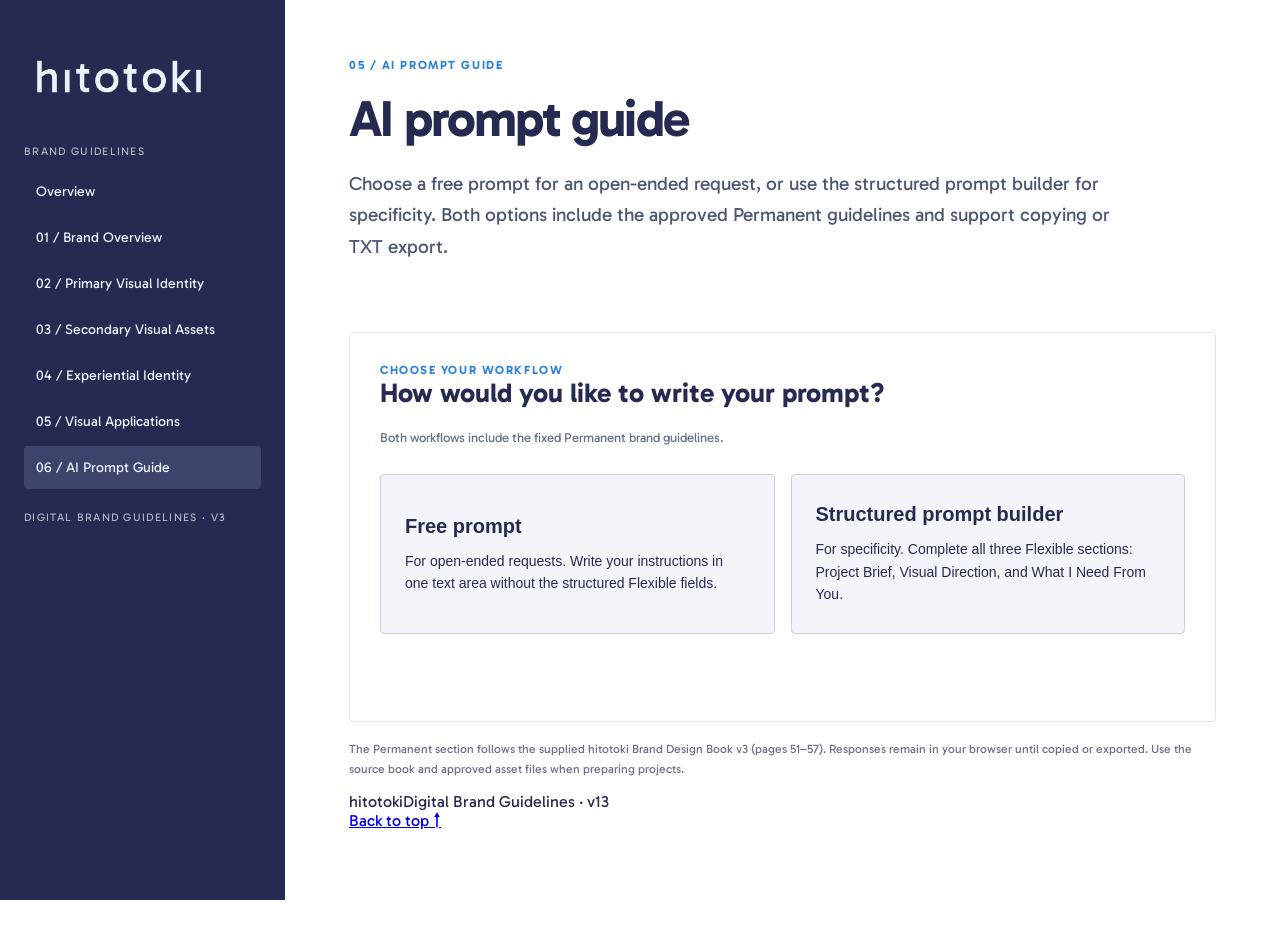
==== ai-prompt-guide.html @ 3cbd65eb "v13: add flush footer and back-to-top navigation" ====
<!DOCTYPE html>

<html lang="en"><head><link href="site.css" rel="stylesheet"/><meta charset="utf-8"/><meta content="width=device-width, initial-scale=1" name="viewport"/><title>hitotoki — Prompt Builder</title><style>.steps{display:flex;gap:8px;margin:34px 0}.step{height:5px;flex:1;background:#c8d2e1}.step.on{background:var(--day)}.main .panel{min-height:390px}.main .panel h2{margin:0 0 18px;font-size:27px}.hint{font-size:13px;color:#65708a;margin:0 0 26px}.fields{display:grid;gap:20px}.field label{font-size:13px;font-weight:700;display:block;margin-bottom:7px}.field small{display:block;color:#69718a;font-size:12px;margin-bottom:7px} .main input,.main textarea{width:100%;border:1px solid #cbd2df;background:#fff;color:var(--night);padding:12px;border-radius:0}textarea{resize:vertical;min-height:85px}.cols{display:grid;grid-template-columns:1fr 1fr;gap:18px}.actions{display:flex;justify-content:space-between;gap:12px;margin-top:24px;flex-wrap:wrap} .main button{border:1px solid var(--night);padding:12px 20px;background:transparent;color:var(--night)}.main button.primary{background:var(--night);color:white}.main button:disabled{opacity:.3;cursor:not-allowed}.review{white-space:pre-wrap;overflow:auto;max-height:450px;background:#f2f5fa;padding:22px;font:400 12px/1.7 Gabarito,Arial,sans-serif}.file{font-family:Gabarito,Arial,sans-serif;font-size:13px;overflow-wrap:anywhere;background:#f2f5fa;padding:14px;margin:16px 0}.note{font-size:12px;color:#69718a}.download-actions{display:flex;gap:10px;flex-wrap:wrap}.status{font-size:12px;color:#34704b;min-height:20px}.choices{display:grid;grid-template-columns:repeat(2,minmax(0,1fr));gap:16px}.choice{display:block;text-align:left;background:#f2f5fa;border:1px solid #cbd2df;padding:24px;min-height:160px}.choice strong{display:block;font-size:20px;margin-bottom:12px}.choice span{display:block;font-size:14px;line-height:1.6}.choice:hover,.choice:focus-visible{border-color:var(--day);outline:2px solid var(--day);outline-offset:2px}@media(max-width:600px){.choices{grid-template-columns:1fr}}@media(max-width:800px){.shell{display:block}.cols{grid-template-columns:1fr}}


.main button.choice{background:#f2f5fa;text-align:left;padding:24px;border:1px solid #cbd2df;min-height:160px;border-radius:4px}.main .steps{margin:28px 0}.main .panel{padding:30px}.main .field label{font-family:Gabarito,sans-serif}.main .review,.main .file{font-family:Gabarito,sans-serif}
@media(max-width:850px){.main .cols,.main .choices{grid-template-columns:1fr}}</style></head><body><aside class="side"><div class="brand"><a href="index.html"><img alt="hitotoki" src="assets/hitotoki-wordmark-alt.png"/></a></div><small>BRAND GUIDELINES</small><a class="nav" href="index.html">Overview</a><a class="nav" href="brand-overview.html">01 / Brand Overview</a><a class="nav" href="visual-identity.html">02 / Primary Visual Identity</a><a class="nav" href="secondary-assets.html">03 / Secondary Visual Assets</a><a class="nav" href="experiential-guidelines.html">04 / Experiential Identity</a><a class="nav" href="visual-applications.html">05 / Visual Applications</a><a class="nav active" href="ai-prompt-guide.html">06 / AI Prompt Guide</a><small>DIGITAL BRAND GUIDELINES · V3</small></aside><main class="main" id="top"><div class="eyebrow">05 / AI Prompt Guide</div><h1>AI prompt guide</h1><p class="lead">Choose a free prompt for an open-ended request, or use the structured prompt builder for specificity. Both options include the approved Permanent guidelines and support copying or TXT export.</p><div class="steps" id="progress"></div><section class="panel"><div id="stage"></div><div class="actions"><button id="back">← Back</button><button class="primary" id="next">Next →</button></div></section><p class="note">The Permanent section follows the supplied hitotoki Brand Design Book v3 (pages 51–57). Responses remain in your browser until copied or exported. Use the source book and approved asset files when preparing projects.</p><footer class="global-site-footer" aria-label="Page footer"><div class="global-footer-info"><span>hitotoki</span><span>Digital Brand Guidelines · v13</span></div><a class="global-back-top" href="#top" aria-label="Back to top of page">Back to top <span aria-hidden="true">↑</span></a></footer></main><script>
const PERMANENT={"1": "1. How We Work\n\nI will make all design decisions. You \nwill execute the instructions without \nindependently introducing design changes. \nIf instructions are unclear, you must request \nclarification before proceeding. All work must \nmeet established brand standards, and any \nnecessary revisions must be discussed before \nimplementation. You may identify issues and \nrecommend improvements but must obtain \napproval before implementing any changes. \nBefore beginning design work, establish a \ncomprehensive identification system for all \nbrand assets to ensure consistent referencing \nand execution. I will provide the main brand \nassets. Be sure to use the uploaded assets \nwhen executing deliverables.", "2": "ChatGPT\n• Use within a ChatGPT project file to contain \nall sources and memory\n\n• Flexible prompt can be used for specific \ndetails if desired but not required\n\n• Upload this document + brand assets before \nusing prompt\n\n• Visual language, voice, tone, and constraints \nare all listed within the permanenet prompt \nguidelines\n\n• Can be used to reliably render images\n\n• Converse with AI if anything is unclear, but \nunderstanding hitotoki stands for is integral\n\n• Often gets logos and icons wrong on the \nfirst try but will correct after reuploading the \ncorrect asset\n\n• Better at rendering non-living imagery \n(architectural environments, products, etc)\n\n• It is OK at rendering people\n\n2. Brand Strategy\n\nhitotoki is a board game company offering \noriginal and public-domain games through \nflagship and franchise stores, supported by \nmemberships and in-store refreshments. \nIts mission is “To bring people together,” \nproviding opportunities for meaningful \nbonding through offline play. Rooted in \ncommunity, quality time, strategic thinking, \nand togetherness, hitotoki encourages lasting \nrelationships and shared experiences across \ngenerations.\n\nThe brand is inviting and approachable, \nintentional, imaginative, and thoughtful, \nbalancing lighthearted enjoyment with \nstrategic challenge. Employees at every level, \nincluding leadership, are encouraged to play \nalongside customers, reinforcing equality and \nconnection. Customers can play available \ngames in-store and purchase games to enjoy \nat home. The primary audiences are young \nadults and families. Always write “hitotoki” \nin lowercase, including at the beginning of \nsentences and in titles.\n\nUse time as a recurring storytelling element, \ndrawing from ichi-go ichi-e, the Japanese \nconcept that every encounter is unique and \ncannot be replicated. Avoid aggressive, overly \ntechnical, corporate, exclusive, childish, or \nexcessively energetic language. Maintain a \nconsistent voice while adapting tone to each \ncommunication channel.\n\nhitotoki expresses refinement through \nthoughtful design, comfort, and intentional \nexperiences rather than luxury, prestige, \nor exclusivity. Environments should feel \nsophisticated yet approachable, balancing \narchitectural simplicity with warmth and \nopportunities for spontaneous social \ninteraction.\n\nCommunication must be conversational, warm, \nconsidered, inviting, familiar, and understated. \nEmphasize quality bonding time, togetherness, \nand the significance of shared moments.\n\nSpaces should invite participation rather than \nadmiration, ensuring that design supports \ntogetherness, equality, and meaningful shared \nexperiences.\n\nBrand experiences should encourage \ncustomers to disconnect from digital \ndistractions and appreciate the present. \nPhysical and sensory applications reinforce \nthis through communal gameplay, interactive \ninstallations, warm Japanese-inspired \nrefreshments, and subtle sakura fragrances.", "3": "3. Visual Principles\nhitotoki’s visual identity combines measured \nsimplicity with imaginative expression. \nMaintain a clean, modern, refined aesthetic \nthat allows playfulness to emerge through \ninteraction, symbolism, and thoughtful \nvariation rather than visual clutter.\n\nTypography: \nUse Gabarito Regular. The brand name \n“hitotoki” must always appear in lowercase \nacross all applications, including headings, \nbody copy, signage, and communications, \nregardless of grammatical conventions. The \nwordmark must never contain dots above \neither “i.” Preserve its established letterforms, \nproportions, and spacing.\n\nColor Palette:\nNight Sky — #262A50 (Primary)\nLunar White — #EBF2FA\nDay Sky — #3083DC\nSunset Orange — #FFA83F\nSolar Yellow — #F3C969\n\nLogo System: \nThe primary lockup vertically combines \nJunihoshi above the hitotoki wordmark. \nSecondary variations incorporate a circle, \ncrescent moon, cherry blossom, die, star, \nor chess rook within the symbol. A solid \nJunihoshi is also permitted. Use approved \nartwork without redrawing, distorting, or \nmodifying its proportions. The hitotoki logo \nsystem consists of the approved wordmark, \njunihoshi symbol, and logo variations \nidentified in the asset registry. The die, star, \ncrescent, rook, and circle are interchangeable \ndecorative symbols. The sakura is reserved \nfor store-related applications. All approved \nassets serve as visual references for \nmaintaining consistency in geometry, \ntypography, proportions, and color.\n\nPrimary Symbol: \nJunihoshi, a twelve-pointed starburst with \nrounded corners. Its central circular area \naccommodates interchangeable pictograms \nrepresenting different aspects of the brand. \nPreserve the original starburst geometry and \nuse only approved symbol variations.\n\nVisual Applications: \nMaintain consistent use of typography, color, \nand symbols across packaging, signage, \nstores, interactive installations, digital \ncommunications, and branded experiences. \nThe visual identity should remain recognizable \nregardless of medium or application.", "4": "4. Generative Grammar\nAll visual outcomes must follow the \nestablished identity system, prioritizing \nconsistency, clarity, and controlled variation.\n\nHierarchy: \nEstablish clear distinctions between primary \ninformation, supporting content, and \ndecorative elements. Prioritize legibility and \nvisual clarity. Use the primary logo as the \ndominant brand identifier when appropriate.\nComposition: Favor clean layouts, intentional \nspacing, balanced proportions, and sufficient \nnegative space. Maintain consistent alignment \nand avoid unnecessary visual complexity.\n\nLogo Construction: \nPreserve the approved 245 × 180 px vertical \nlockup proportions. Position Junihoshi above \nthe wordmark, centered horizontally. The \nwordmark must remain lowercase, without \ndots above the “i” characters, and fit within its \nspecified 244 × 48 px construction area. Round \nJunihoshi’s outer corners by 1.5 px at the \ndocumented reference scale.\n\nConsistency: \nUse established brand assets, Gabarito \nRegular, and the approved color palette. Do \nnot alter logo geometry, typography, or icon \nproportions. Maintain the brand’s refined, \ninviting character across all touchpoints. \nAlways write “hitotoki” in lowercase, including \nat the beginning of sentences and in titles.\n\nSymbol Construction:\nPreserve Junihoshi’s twelve-point geometry \nand central circular area. Interchangeable \npictograms must fit entirely within the circle’s \nwidth and height. Use simple, solid-filled \nsilhouettes and negative space to achieve \na clean punch-out effect. Do not introduce \ngradients, outlines, excessive detail, or \nunapproved symbols.\n\nVariation: \nIntroduce visual diversity through approved \ncolor combinations, pictograms, compositions, \nand applications without changing the \nunderlying identity system. Playfulness should \nemerge through creative arrangements and \ninteractive experiences rather than excessive \ndecoration. Logo variations may be adapted \nor expanded to suit different applications, \nprovided they remain consistent with hitotoki’s \nbrand identity and themes. New symbols \nmay be introduced within the junihoshi \nsystem when conceptually relevant. Maintain \nthe established visual language, including \ngeometric simplicity, proportions, and overall \ncomposition. The sakura remains exclusive to \nstore-related applications. All new variations \nrequire approval before use.\n\nExecution: \nGenerate outcomes that feel intentional, \napproachable, modern, and cohesive. Balance \nrefinement with warmth and accessibility, \navoiding visual expressions of luxury, prestige, \nor exclusivity that undermine the brand’s \ncommunal character. When a requested \ndesign conflicts with the established system, \npreserve brand consistency and request \nclarification rather than inventing new rules."};
const groups=[
{title:'Project Information',description:'Used for file naming and iteration management.',fields:[['project','Project name','A descriptive name for this design project'],['date','Creation date','YYYY-MM-DD'],['version','Iteration number','Starts at 01; increase for each new revision'],['notes','Iteration notes','What changed in this version?']]},
{title:'5. Project Brief',description:'Define the purpose, audience, context, and limitations of the application.',fields:[['application','Application','What is being designed?'],['purpose','Purpose','What should it accomplish?'],['audience','Target Audience','Who will interact with it?'],['context','Context','Where and how will it be used?'],['constraints','Constraints','What limitations or requirements must be considered?']]},
{title:'6. Visual Direction',description:'Specify how the permanent brand identity should be applied to this project.',fields:[['assets','Brand Assets','Which existing assets and asset IDs must be used?'],['layout','Layout & Composition','How should elements be arranged?'],['hierarchy','Visual Hierarchy','What should receive the most emphasis?'],['color','Color & Typography','Which approved colors and type treatments should be used?'],['direction','Project-Specific Direction','What additional visual requirements or references apply?'],['restrictions','Restrictions','What must remain unchanged or be excluded?']]},
{title:'7. What I Need From You',description:'Define the expected output and its technical requirements.',fields:[['deliverables','Deliverables','What needs to be produced?'],['dimensions','Dimensions','Size, scale, or aspect ratio'],['format','Format','File types or presentation format'],['technical','Technical Specifications','Resolution, color mode, materials, or production requirements'],['functionality','Functionality','Interactive or operational requirements, if applicable'],['references','References','Supporting files, images, or models'],['completion','Completion Criteria','What conditions must be met for approval?']]},
{title:'Review & Copy',description:'Check all entries and export the assembled prompt.',fields:[]}
];
const values={project:'',date:new Date().toLocaleDateString('en-CA'),version:'01',notes:'',freePrompt:''};
let mode=null,step=0;
const esc=s=>String(s??'').replace(/[&<>"']/g,c=>({'&':'&amp;','<':'&lt;','>':'&gt;','"':'&quot;',"'":'&#39;'}[c]));
function fileName(){const slug=(values.project||'untitled').toLowerCase().normalize('NFKD').replace(/[^a-z0-9]+/g,'-').replace(/^-|-$/g,'')||'untitled';const d=/^\d{4}-\d{2}-\d{2}$/.test(values.date||'')?values.date:new Date().toLocaleDateString('en-CA');return `hitotoki_${slug}_${d}_v${String(Math.max(1,parseInt(values.version)||1)).padStart(2,'0')}.txt`}
function assemble(){let text=`hitotoki — ${mode==='free'?'FREE PROMPT':'DESIGN PROJECT PROMPT'}\nProject: ${values.project||'[Not specified]'}\nCreated: ${values.date||'[Not specified]'}\nIteration: v${String(Math.max(1,parseInt(values.version)||1)).padStart(2,'0')}\nIteration Notes: ${values.notes||'[None]'}\nBrand guidelines source: hitotoki Brand Design Book v3\n\nA. PERMANENT\nDefined by the design department. Fixed. Applies to every project without exception.\n`;
for(let i=1;i<=4;i++)text+='\n'+PERMANENT[i]+'\n';
if(mode==='free')text+='\nB. FREE PROMPT\n'+(values.freePrompt||'[Not specified]')+'\n';
else{ text+='\nB. FLEXIBLE\n';for(let i=1;i<=3;i++){text+='\n'+groups[i].title+'\n'+groups[i].description+'\n';for(const [id,label] of groups[i].fields)text+=`${label}: ${values[id]||'[Not specified]'}\n`;}}
return text;}
function fieldsHtml(fields){return '<div class="fields">'+fields.map(([id,label,desc])=>{const val=esc(values[id]||'');const control=id==='date'?`<input id="f-${id}" type="date" value="${val}">`:id==='version'?`<input id="f-${id}" type="number" min="1" step="1" value="${val}">`:['project','format','dimensions'].includes(id)?`<input id="f-${id}" value="${val}">`:`<textarea id="f-${id}" rows="${id==='freePrompt'?10:3}">${val}</textarea>`;return `<div class="field"><label for="f-${id}">${label}</label><small>${desc}</small>${control}</div>`}).join('')+'</div>'}
function bindFields(fields){for(const [id] of fields)document.getElementById('f-'+id).addEventListener('input',e=>values[id]=e.target.value)}
function render(){const stage=document.getElementById('stage'),back=document.getElementById('back'),next=document.getElementById('next'),progress=document.getElementById('progress');
if(!mode){progress.innerHTML='';stage.innerHTML=`<div class="eyebrow">Choose your workflow</div><h2>How would you like to write your prompt?</h2><p class="hint">Both workflows include the fixed Permanent brand guidelines.</p><div class="choices"><button class="choice" id="free"><strong>Free prompt</strong><span>For open-ended requests. Write your instructions in one text area without the structured Flexible fields.</span></button><button class="choice" id="structured"><strong>Structured prompt builder</strong><span>For specificity. Complete all three Flexible sections: Project Brief, Visual Direction, and What I Need From You.</span></button></div>`;back.style.display='none';next.style.display='none';document.getElementById('structured').onclick=()=>{mode='structured';step=0;render()};document.getElementById('free').onclick=()=>{mode='free';step=0;render()};return;}
back.style.display='';next.style.display='';const stages=mode==='structured'?[groups[0],groups[1],groups[2],groups[3],groups[4]]:[groups[0],{title:'Free Prompt',description:'Write your request freely. The approved Permanent guidelines will be included automatically.',fields:[['freePrompt','Your prompt','Describe the task, requirements, and intended outcome in your own words.']]},groups[4]];
progress.innerHTML=stages.map((_,i)=>`<div class="step ${i<=step?'on':''}"></div>`).join('');const g=stages[step],isReview=step===stages.length-1;
let h=`<div class="eyebrow">${mode==='structured'?'Structured builder · For specificity':'Free prompt'} · Step ${step+1} of ${stages.length}</div><h2>${g.title}</h2><p class="hint">${g.description}</p>`;
if(!isReview)h+=fieldsHtml(g.fields);else h+=`<div class="note">Filename</div><div class="file" id="filename">${esc(fileName())}</div><pre class="review" id="preview"></pre><div class="download-actions"><button class="primary" id="copy">Copy complete prompt</button><button id="download">Download .txt</button></div><p class="status" id="status" aria-live="polite"></p>`;
stage.innerHTML=h;back.disabled=false;back.textContent=step===0?'← Change workflow':'← Back';next.textContent=isReview?'Edit project information':step===stages.length-2?'Review prompt →':'Next →';
if(!isReview)bindFields(g.fields);else{document.getElementById('preview').textContent=assemble();document.getElementById('copy').onclick=async()=>{try{await navigator.clipboard.writeText(assemble());document.getElementById('status').textContent='Complete prompt copied.'}catch{document.getElementById('status').textContent='Clipboard access unavailable. Select the preview text and copy manually.'}};document.getElementById('download').onclick=()=>{const blob=new Blob([assemble()],{type:'text/plain;charset=utf-8'}),url=URL.createObjectURL(blob),a=document.createElement('a');a.href=url;a.download=fileName();document.body.appendChild(a);a.click();a.remove();setTimeout(()=>URL.revokeObjectURL(url),1000);document.getElementById('status').textContent='TXT file prepared for download.'}};
back.onclick=()=>{if(step===0){mode=null}else step--;render()};next.onclick=()=>{step=isReview?0:step+1;render()};}
render();
</script></body></html>
---- site.css ----
@font-face{font-family:Gabarito;src:url("assets/fonts/Gabarito-VariableFont_wght-BF651cdf1f55e6c.ttf") format("truetype");font-weight:100 900;font-display:swap} :root{--night:#262A50;--lunar:#EBF2FA;--day:#3083DC;--orange:#FFA83F;--yellow:#F3C969}*{box-sizing:border-box}body{margin:0;background:#fff;color:var(--night);font:16px Gabarito,sans-serif}.side{position:fixed;inset:0 auto 0 0;width:285px;background:var(--night);color:var(--lunar);padding:34px 24px;overflow-y:auto}.brand img{width:190px;max-width:100%;height:auto}.brand{margin:10px 0 32px}.side small{display:block;font-size:11px;letter-spacing:.12em;opacity:.7;margin:22px 0 12px}.nav{display:block;padding:13px 12px;margin:3px 0;color:var(--lunar);text-decoration:none;border-radius:4px;font-size:14px}.nav:hover,.nav.active{background:#3d446c}.main{max-width:1210px;margin-left:285px;padding:58px clamp(24px,5vw,80px) 110px}.eyebrow{font-size:12px;letter-spacing:.13em;color:var(--day);font-weight:700;text-transform:uppercase}h1{font-size:clamp(34px,4vw,58px);font-weight:700;letter-spacing:-.035em;margin:16px 0}h2{font-size:27px;margin:0 0 18px}h3{font-size:19px;margin:0 0 12px}p{line-height:1.65} .lead{font-size:19px;line-height:1.65;max-width:790px;color:#4c5574;margin-bottom:42px}.section{margin:54px 0 64px;scroll-margin-top:20px}.panel{padding:30px;border:1px solid #dfe5ee;border-radius:5px;background:white;margin:18px 0}.muted{color:#5b6481}.grid{display:grid;grid-template-columns:repeat(2,minmax(0,1fr));gap:20px}.grid.three{grid-template-columns:repeat(3,minmax(0,1fr))}.tile{border:1px solid #dce4ed;border-radius:4px;padding:22px;min-width:0}.tile p{margin:8px 0}.tile a,.download,.action{display:inline-block;color:var(--night);font-weight:700;text-decoration:none;border:1px solid #bbc7d9;padding:11px 15px;border-radius:4px;background:white;cursor:pointer;font:inherit;margin:5px 6px 5px 0}.tile a:hover,.download:hover,.action:hover{background:var(--lunar)}.swatch{height:96px;border:1px solid #d8e0ea;border-radius:3px;margin-bottom:12px}.small{font-size:13px}.preview{display:block;width:100%;height:auto;border:1px solid #e1e6ec}.asset-image{width:100%;max-height:180px;object-fit:contain;background:var(--night);padding:20px}.tag{display:inline-block;background:var(--lunar);padding:5px 9px;border-radius:3px;font-size:12px;margin:3px}.notice{background:var(--lunar);padding:20px;border-left:4px solid var(--day)}ul{line-height:1.75;padding-left:22px} .footer{font-size:12px;color:#67718b;margin-top:70px} .jump{display:flex;flex-wrap:wrap;gap:8px;margin:24px 0}.jump a{padding:9px 12px;background:var(--lunar);color:var(--night);text-decoration:none;font-size:13px;border-radius:3px}button{cursor:pointer} @media(max-width:850px){.side{position:relative;width:auto;padding:16px 20px}.brand{margin:4px 0 10px}.brand img{width:145px}.side small{margin:12px 0 5px}.nav{display:inline-block;padding:9px}.main{margin-left:0;padding:32px 20px}.grid,.grid.three{grid-template-columns:1fr}}
/* Visual applications: independent gallery, no reconstructed artwork. */
.application-grid{gap:22px}.application-card{border:1px solid #dce4ed;padding:16px}.application-card h3{margin:16px 0 4px}.application-card p{margin:0 0 4px}.application-placeholder{aspect-ratio:4/3;background:var(--lunar);display:flex;align-items:center;justify-content:center;text-align:center;padding:18px;color:#65708a;font-size:13px}

.application-image-link{display:block;background:var(--lunar);overflow:hidden}.application-image{display:block;width:100%;height:auto;aspect-ratio:4/3;object-fit:contain}.application-download{display:inline-block;margin-top:12px}.application-card h3{font-size:17px;line-height:1.3}

.asset-gallery{margin-top:20px}.asset-card{display:flex;flex-direction:column}.asset-card>a:first-child{display:flex;align-items:center;justify-content:center;min-height:190px;background:#EBF2FA;padding:12px}.asset-thumb{display:block;max-width:100%;max-height:260px;object-fit:contain}.asset-card h3{margin:15px 0 4px}.asset-card .download{align-self:flex-start;margin-top:auto}.asset-card .small{margin-bottom:16px}

/* In-page image viewer */
.image-viewer[hidden]{display:none!important}.image-viewer{position:fixed;inset:0;z-index:9999;background:rgba(15,18,38,.96);display:flex;flex-direction:column;color:#ebf2fa;padding:20px;box-sizing:border-box}.viewer-open{overflow:hidden}.image-viewer-bar{display:flex;justify-content:space-between;align-items:center;gap:18px;flex-wrap:wrap;padding-bottom:16px;font-family:Gabarito,sans-serif}.image-viewer-actions{display:flex;gap:12px;align-items:center}.image-viewer-actions a,.image-viewer-actions button{font:inherit;background:transparent;color:#ebf2fa;border:1px solid #aab4d0;border-radius:4px;padding:9px 13px;text-decoration:none;cursor:pointer}.image-viewer-actions a:hover,.image-viewer-actions button:hover{background:#343955}.image-viewer-stage{flex:1;min-height:0;display:flex;align-items:center;justify-content:center;cursor:zoom-out}.image-viewer-stage img{max-width:100%;max-height:100%;object-fit:contain;cursor:default}.image-viewer-hint{text-align:center;font-size:12px;opacity:.7;padding-top:12px}@media(max-width:600px){.image-viewer{padding:12px}.image-viewer-bar{align-items:flex-start}.image-viewer-actions a,.image-viewer-actions button{padding:8px}}

/* v05: unified in-page previews and contrast-safe ALT logo displays */
a[data-lightbox]{cursor:zoom-in}
.reference-preview-link{display:block}
.reference-preview-link:focus-visible,a[data-lightbox]:focus-visible{outline:3px solid var(--day);outline-offset:3px}
.asset-card>a.logo-alt-preview:first-child{background:var(--night)}
.image-viewer-image-surface{max-width:100%;max-height:100%;display:flex;align-items:center;justify-content:center;min-width:0;min-height:0}
.image-viewer-image-surface.alt-logo-surface{background:var(--night);padding:clamp(14px,3vw,40px);border:1px solid #616987;border-radius:4px}
.image-viewer-image-surface img{max-width:100%;max-height:calc(100vh - 160px);object-fit:contain}

/* v06 WCAG contrast explorer */
.wcag-tool{border:1px solid #dce4ed;border-radius:4px;overflow:hidden;margin:22px 0}.wcag-scroll{overflow-x:auto}.wcag-matrix{border-collapse:collapse;width:100%;min-width:670px;font-size:13px}.wcag-matrix caption{text-align:left;padding:16px 18px;color:#4c5574}.wcag-matrix th{padding:12px 9px;text-align:left;background:#f3f6fa;border:1px solid #dce4ed;font-weight:700}.wcag-matrix td{padding:4px;border:1px solid #dce4ed}.wcag-cell{width:100%;min-height:58px;padding:10px 3px;border:3px solid transparent;border-radius:2px;font:700 14px Gabarito,sans-serif}.wcag-cell[aria-pressed="true"]{outline:3px solid #262A50;outline-offset:-1px;box-shadow:inset 0 0 0 2px #fff}.wcag-cell:focus-visible{outline:3px solid #3083DC;outline-offset:1px}.wcag-detail{padding:24px;border-top:1px solid #dce4ed}.wcag-detail-head{display:flex;justify-content:space-between;gap:20px;flex-wrap:wrap;align-items:center}.wcag-detail-head .small{margin:0 0 4px}.wcag-detail-head h3{margin:0}.wcag-ratio{font-weight:700;margin:5px 0 16px}.wcag-criteria{display:flex;flex-wrap:wrap;gap:7px;max-width:380px}.wcag-result{font-size:12px;border:1px solid #c6cdd8;border-radius:3px;padding:7px 9px}.wcag-result.pass{background:#e8f3ea;color:#235a32}.wcag-result.fail{background:#fff0ec;color:#8b3022}.wcag-sample{padding:28px 24px;border-radius:3px;border:1px solid #cdd6e0}.wcag-sample-heading{font-size:29px;font-weight:700;line-height:1.3;margin:0 0 12px}.wcag-sample-body{font-size:16px;margin:0}

/* v07: native typography guide, replacing the printed page image */
.type-hero{background:var(--night);color:var(--lunar);padding:clamp(22px,5vw,52px);margin:24px 0 38px;overflow:hidden}.type-meta{font-size:11px;letter-spacing:.14em;font-weight:700;opacity:.75}.type-hero-name{font-size:clamp(58px,9vw,112px);font-weight:700;letter-spacing:-.06em;line-height:1.2;margin:14px 0 28px}.type-period{color:var(--yellow)}.type-alphabet{font-size:clamp(16px,2.6vw,27px);line-height:1.65;overflow-wrap:anywhere;letter-spacing:.01em}.type-scale{border-top:1px solid #dce4ed;margin:18px 0 44px}.type-scale-row{display:grid;grid-template-columns:200px minmax(0,1fr);align-items:center;gap:20px;padding:24px 12px;border-bottom:1px solid #dce4ed}.type-scale-label{display:flex;flex-direction:column;gap:5px}.type-scale-label span{font-size:12px;color:#5b6481}.type-scale-sample{line-height:1.45;overflow-wrap:anywhere}.type-playground{border:1px solid #dce4ed;padding:24px;margin:20px 0 32px}.type-controls{display:grid;grid-template-columns:1fr 1fr;gap:20px}.type-controls label,.type-input-label{display:flex;flex-direction:column;gap:8px;font-size:13px;font-weight:700}.type-controls select,.type-input-label input{font:inherit;color:var(--night);padding:11px;border:1px solid #aebbd0;border-radius:3px;background:white;width:100%}.type-controls input[type=range]{width:100%;accent-color:var(--night)}.type-input-label{margin-top:24px}.type-live-sample{margin-top:22px;background:var(--lunar);padding:clamp(18px,4vw,34px);line-height:1.3;min-height:140px;overflow-wrap:anywhere}.type-download{display:flex;align-items:center;justify-content:space-between;flex-wrap:wrap;gap:18px;border-top:1px solid #dce4ed;padding-top:22px}.type-download h3{margin-bottom:3px}.type-download p{margin:0}@media(max-width:600px){.type-scale-row{grid-template-columns:1fr;gap:12px}.type-controls{grid-template-columns:1fr}}

/* v08 — editorial home page; existing internal page styles unchanged */
.landing-main{max-width:none;padding:0 0 48px;overflow:hidden}
.landing-hero{background:var(--lunar);min-height:min(850px,100vh);padding:30px clamp(28px,5vw,78px) 25px;display:flex;flex-direction:column;position:relative;overflow:hidden}
.landing-topline,.landing-bottomline{display:flex;justify-content:space-between;gap:16px;font-size:10px;font-weight:700;letter-spacing:.14em;line-height:1.4}
.landing-topline{border-bottom:1px solid rgba(38,42,80,.22);padding-bottom:18px}
.landing-bottomline{border-top:1px solid rgba(38,42,80,.22);padding-top:18px}
.landing-stage{flex:1;min-height:530px;display:grid;grid-template-columns:1.08fr .92fr;align-items:center;position:relative;isolation:isolate}
.landing-stage:before{content:"";position:absolute;width:min(53vw,590px);aspect-ratio:1;border-radius:50%;background:var(--yellow);top:4%;left:-16%;z-index:-1}
.landing-stage:after{content:"";position:absolute;width:clamp(100px,13vw,190px);aspect-ratio:1;border-radius:50%;border:28px solid var(--orange);right:-10%;bottom:5%;z-index:-1}
.landing-lockup{align-self:center;display:flex;align-items:center;justify-content:center;min-width:0}
.landing-lockup img{width:min(100%,520px);height:auto;display:block;filter:none}
.landing-message{position:relative;z-index:1;padding:48px 0 48px 10px}
.landing-index,.landing-kicker{font-size:11px;letter-spacing:.18em;font-weight:700}
.landing-message h1{font-size:clamp(42px,5.6vw,86px);line-height:1.05;letter-spacing:-.055em;font-weight:700;margin:24px 0}
.landing-message h1 em{font-style:normal;color:var(--day)}
.landing-message p{font-size:clamp(15px,1.4vw,19px);max-width:350px;line-height:1.55}
.landing-enter{margin-top:30px;display:inline-flex;align-items:center;justify-content:space-between;gap:45px;background:var(--night);color:var(--lunar);text-decoration:none;padding:17px 21px;font-weight:700;font-size:14px;transition:background .2s}
.landing-enter:hover,.landing-enter:focus-visible{background:var(--day)}
.landing-intro{padding:90px clamp(28px,5vw,78px);display:grid;grid-template-columns:1fr 1fr;gap:60px;align-items:end}
.landing-intro h2{font-size:clamp(36px,5vw,64px);line-height:1.1;letter-spacing:-.05em;margin:20px 0 0}
.landing-intro p{font-size:18px;line-height:1.6;max-width:460px;margin:0}
.landing-intro .landing-subnote{font-size:14px;color:#67718b;margin-top:20px}
.landing-chapters{padding:0 clamp(28px,5vw,78px) 70px}
.landing-chapters a{display:grid;grid-template-columns:70px 1fr 30px;align-items:center;gap:20px;text-decoration:none;color:var(--night);padding:22px 6px;border-top:1px solid #cdd6e0;transition:padding .2s,background .2s}
.landing-chapters a:last-child{border-bottom:1px solid #cdd6e0}
.landing-chapters a:hover,.landing-chapters a:focus-visible{padding-left:18px;background:var(--lunar)}
.landing-chapters a span{font-size:13px}.landing-chapters a strong{font-size:clamp(18px,2vw,27px);font-weight:600}
.landing-footer{display:flex;justify-content:space-between;gap:18px;padding:26px clamp(28px,5vw,78px);font-size:12px;color:#68718b}
.landing-footer a{color:var(--night)}
@media(max-width:1050px){.landing-stage{grid-template-columns:1fr;gap:0;padding:20px 0 40px}.landing-stage:before{width:450px;left:-140px;top:20px}.landing-lockup img{max-width:400px}.landing-message{padding:0}.landing-message h1{font-size:clamp(46px,7vw,70px)}}
@media(max-width:600px){.landing-hero{min-height:auto;padding:22px}.landing-topline,.landing-bottomline{font-size:9px}.landing-stage{min-height:0}.landing-stage:before{width:310px;left:-115px}.landing-stage:after{width:100px;border-width:18px;right:-55px;bottom:25px}.landing-lockup img{max-width:310px}.landing-message h1{font-size:46px}.landing-intro{grid-template-columns:1fr;gap:24px;padding:64px 22px}.landing-chapters{padding:0 22px 60px}.landing-chapters a{grid-template-columns:36px 1fr 18px;gap:10px}.landing-footer{padding:22px;flex-wrap:wrap}}
@media(prefers-reduced-motion:reduce){.landing-enter,.landing-chapters a{transition:none}}

/* v09: quiet editorial landing page, no rules, no oversized circles */
.landing-hero{background:#EBF2FA;min-height:min(810px,100vh);padding-top:38px;padding-bottom:35px}
.landing-topline,.landing-bottomline{border:0;padding:0;color:#626d89;font-weight:600;letter-spacing:.12em}
.landing-stage{grid-template-columns:.95fr 1.05fr;min-height:520px;gap:clamp(30px,4vw,80px)}
.landing-stage:before,.landing-stage:after{display:none}
.landing-stage .landing-lockup{position:relative;z-index:1}
.landing-stage .landing-lockup:before{content:"";position:absolute;z-index:-1;inset:4% 1% 4% -12%;background-image:url("assets/landing-petal-pattern.svg");background-repeat:repeat;background-size:104px 104px;opacity:.6;mask-image:linear-gradient(90deg,black,transparent 90%);-webkit-mask-image:linear-gradient(90deg,black,transparent 90%)}
.landing-lockup img{width:min(100%,440px)}
.landing-message{padding:36px 0}
.landing-message h1{font-size:clamp(40px,4.6vw,72px);font-weight:600;line-height:1.13;letter-spacing:-.045em;margin:26px 0}
.landing-message h1 em{color:inherit}
.landing-message p{font-size:16px;max-width:370px;font-weight:400}
.landing-index{color:#68738e}
.landing-enter{background:transparent;color:var(--night);padding:12px 0;border-bottom:1px solid currentColor;gap:32px;font-weight:600}
.landing-enter:hover,.landing-enter:focus-visible{background:transparent;color:var(--day)}
.landing-intro{padding-top:105px;padding-bottom:80px}
.landing-chapters a,.landing-chapters a:last-child{border:0}
.landing-chapters a{padding:18px 12px;border-radius:0}
.landing-chapters a:nth-child(even){background:#f4f7fa}
.landing-chapters a:hover,.landing-chapters a:focus-visible{background:#EBF2FA}
@media(max-width:1050px){.landing-stage{grid-template-columns:1fr;gap:4px}.landing-stage .landing-lockup:before{inset:3% 10%;mask-image:linear-gradient(90deg,black,transparent);-webkit-mask-image:linear-gradient(90deg,black,transparent)}}
@media(max-width:600px){.landing-hero{padding:26px 22px}.landing-stage{min-height:0}.landing-lockup img{max-width:300px}.landing-message h1{font-size:44px}.landing-message{padding:10px 0 40px}}

/* v10: five-column petal repeat and restrained scroll parallax */
.landing-stage .landing-lockup:before{
  background-size:20% auto;
  background-position:0 var(--petal-scroll, 0px);
  will-change:background-position;
}
@media (prefers-reduced-motion: reduce){
  .landing-stage .landing-lockup:before{background-position:0 0;will-change:auto}
}

/* v11: exact 5 × 5 petal field, 20% scroll parallax */
.landing-stage .landing-lockup:before {
  background-size:20% 20%;
  background-repeat:repeat;
  background-position:0 var(--petal-scroll, 0px);
}
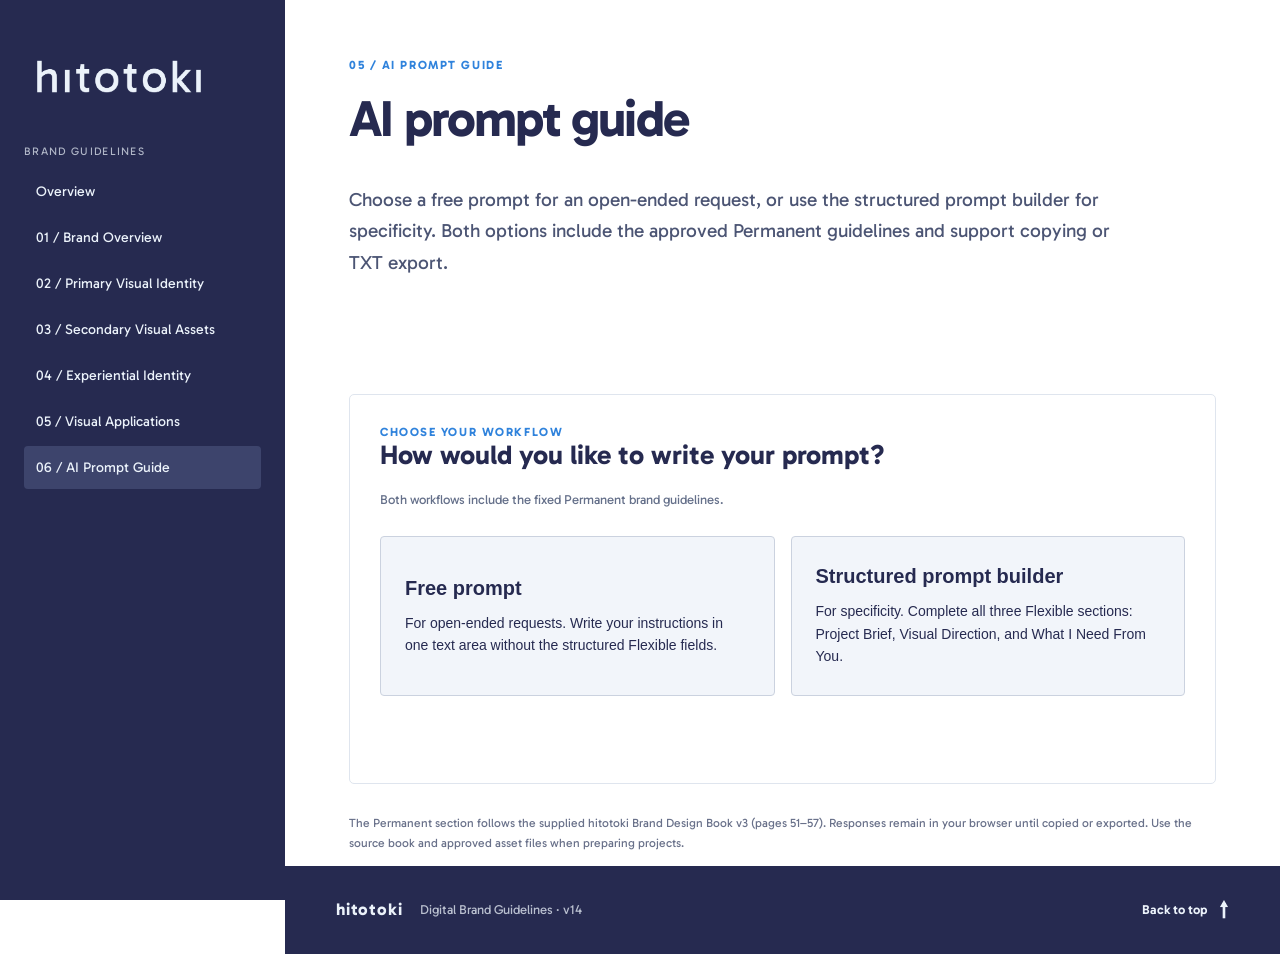
==== commit 3fd249aa: "v14: refine visual identity and update version labels" ====
--- a/ai-prompt-guide.html
+++ b/ai-prompt-guide.html
@@ -4,7 +4,7 @@
 
 
 .main button.choice{background:#f2f5fa;text-align:left;padding:24px;border:1px solid #cbd2df;min-height:160px;border-radius:4px}.main .steps{margin:28px 0}.main .panel{padding:30px}.main .field label{font-family:Gabarito,sans-serif}.main .review,.main .file{font-family:Gabarito,sans-serif}
-@media(max-width:850px){.main .cols,.main .choices{grid-template-columns:1fr}}</style></head><body><aside class="side"><div class="brand"><a href="index.html"><img alt="hitotoki" src="assets/hitotoki-wordmark-alt.png"/></a></div><small>BRAND GUIDELINES</small><a class="nav" href="index.html">Overview</a><a class="nav" href="brand-overview.html">01 / Brand Overview</a><a class="nav" href="visual-identity.html">02 / Primary Visual Identity</a><a class="nav" href="secondary-assets.html">03 / Secondary Visual Assets</a><a class="nav" href="experiential-guidelines.html">04 / Experiential Identity</a><a class="nav" href="visual-applications.html">05 / Visual Applications</a><a class="nav active" href="ai-prompt-guide.html">06 / AI Prompt Guide</a><small>DIGITAL BRAND GUIDELINES · V3</small></aside><main class="main" id="top"><div class="eyebrow">05 / AI Prompt Guide</div><h1>AI prompt guide</h1><p class="lead">Choose a free prompt for an open-ended request, or use the structured prompt builder for specificity. Both options include the approved Permanent guidelines and support copying or TXT export.</p><div class="steps" id="progress"></div><section class="panel"><div id="stage"></div><div class="actions"><button id="back">← Back</button><button class="primary" id="next">Next →</button></div></section><p class="note">The Permanent section follows the supplied hitotoki Brand Design Book v3 (pages 51–57). Responses remain in your browser until copied or exported. Use the source book and approved asset files when preparing projects.</p><footer class="global-site-footer" aria-label="Page footer"><div class="global-footer-info"><span>hitotoki</span><span>Digital Brand Guidelines · v13</span></div><a class="global-back-top" href="#top" aria-label="Back to top of page">Back to top <span aria-hidden="true">↑</span></a></footer></main><script>
+@media(max-width:850px){.main .cols,.main .choices{grid-template-columns:1fr}}</style></head><body><aside class="side"><div class="brand"><a href="index.html"><img alt="hitotoki" src="assets/hitotoki-wordmark-alt.png"/></a></div><small>BRAND GUIDELINES</small><a class="nav" href="index.html">Overview</a><a class="nav" href="brand-overview.html">01 / Brand Overview</a><a class="nav" href="visual-identity.html">02 / Primary Visual Identity</a><a class="nav" href="secondary-assets.html">03 / Secondary Visual Assets</a><a class="nav" href="experiential-guidelines.html">04 / Experiential Identity</a><a class="nav" href="visual-applications.html">05 / Visual Applications</a><a class="nav active" href="ai-prompt-guide.html">06 / AI Prompt Guide</a></aside><main class="main" id="top"><div class="eyebrow">05 / AI Prompt Guide</div><h1>AI prompt guide</h1><p class="lead">Choose a free prompt for an open-ended request, or use the structured prompt builder for specificity. Both options include the approved Permanent guidelines and support copying or TXT export.</p><div class="steps" id="progress"></div><section class="panel"><div id="stage"></div><div class="actions"><button id="back">← Back</button><button class="primary" id="next">Next →</button></div></section><p class="note">The Permanent section follows the supplied hitotoki Brand Design Book v3 (pages 51–57). Responses remain in your browser until copied or exported. Use the source book and approved asset files when preparing projects.</p><footer class="global-site-footer" aria-label="Page footer"><div class="global-footer-info"><span>hitotoki</span><span>Digital Brand Guidelines · v14</span></div><a class="global-back-top" href="#top" aria-label="Back to top of page">Back to top <span aria-hidden="true">↑</span></a></footer></main><script>
 const PERMANENT={"1": "1. How We Work\n\nI will make all design decisions. You \nwill execute the instructions without \nindependently introducing design changes. \nIf instructions are unclear, you must request \nclarification before proceeding. All work must \nmeet established brand standards, and any \nnecessary revisions must be discussed before \nimplementation. You may identify issues and \nrecommend improvements but must obtain \napproval before implementing any changes. \nBefore beginning design work, establish a \ncomprehensive identification system for all \nbrand assets to ensure consistent referencing \nand execution. I will provide the main brand \nassets. Be sure to use the uploaded assets \nwhen executing deliverables.", "2": "ChatGPT\n• Use within a ChatGPT project file to contain \nall sources and memory\n\n• Flexible prompt can be used for specific \ndetails if desired but not required\n\n• Upload this document + brand assets before \nusing prompt\n\n• Visual language, voice, tone, and constraints \nare all listed within the permanenet prompt \nguidelines\n\n• Can be used to reliably render images\n\n• Converse with AI if anything is unclear, but \nunderstanding hitotoki stands for is integral\n\n• Often gets logos and icons wrong on the \nfirst try but will correct after reuploading the \ncorrect asset\n\n• Better at rendering non-living imagery \n(architectural environments, products, etc)\n\n• It is OK at rendering people\n\n2. Brand Strategy\n\nhitotoki is a board game company offering \noriginal and public-domain games through \nflagship and franchise stores, supported by \nmemberships and in-store refreshments. \nIts mission is “To bring people together,” \nproviding opportunities for meaningful \nbonding through offline play. Rooted in \ncommunity, quality time, strategic thinking, \nand togetherness, hitotoki encourages lasting \nrelationships and shared experiences across \ngenerations.\n\nThe brand is inviting and approachable, \nintentional, imaginative, and thoughtful, \nbalancing lighthearted enjoyment with \nstrategic challenge. Employees at every level, \nincluding leadership, are encouraged to play \nalongside customers, reinforcing equality and \nconnection. Customers can play available \ngames in-store and purchase games to enjoy \nat home. The primary audiences are young \nadults and families. Always write “hitotoki” \nin lowercase, including at the beginning of \nsentences and in titles.\n\nUse time as a recurring storytelling element, \ndrawing from ichi-go ichi-e, the Japanese \nconcept that every encounter is unique and \ncannot be replicated. Avoid aggressive, overly \ntechnical, corporate, exclusive, childish, or \nexcessively energetic language. Maintain a \nconsistent voice while adapting tone to each \ncommunication channel.\n\nhitotoki expresses refinement through \nthoughtful design, comfort, and intentional \nexperiences rather than luxury, prestige, \nor exclusivity. Environments should feel \nsophisticated yet approachable, balancing \narchitectural simplicity with warmth and \nopportunities for spontaneous social \ninteraction.\n\nCommunication must be conversational, warm, \nconsidered, inviting, familiar, and understated. \nEmphasize quality bonding time, togetherness, \nand the significance of shared moments.\n\nSpaces should invite participation rather than \nadmiration, ensuring that design supports \ntogetherness, equality, and meaningful shared \nexperiences.\n\nBrand experiences should encourage \ncustomers to disconnect from digital \ndistractions and appreciate the present. \nPhysical and sensory applications reinforce \nthis through communal gameplay, interactive \ninstallations, warm Japanese-inspired \nrefreshments, and subtle sakura fragrances.", "3": "3. Visual Principles\nhitotoki’s visual identity combines measured \nsimplicity with imaginative expression. \nMaintain a clean, modern, refined aesthetic \nthat allows playfulness to emerge through \ninteraction, symbolism, and thoughtful \nvariation rather than visual clutter.\n\nTypography: \nUse Gabarito Regular. The brand name \n“hitotoki” must always appear in lowercase \nacross all applications, including headings, \nbody copy, signage, and communications, \nregardless of grammatical conventions. The \nwordmark must never contain dots above \neither “i.” Preserve its established letterforms, \nproportions, and spacing.\n\nColor Palette:\nNight Sky — #262A50 (Primary)\nLunar White — #EBF2FA\nDay Sky — #3083DC\nSunset Orange — #FFA83F\nSolar Yellow — #F3C969\n\nLogo System: \nThe primary lockup vertically combines \nJunihoshi above the hitotoki wordmark. \nSecondary variations incorporate a circle, \ncrescent moon, cherry blossom, die, star, \nor chess rook within the symbol. A solid \nJunihoshi is also permitted. Use approved \nartwork without redrawing, distorting, or \nmodifying its proportions. The hitotoki logo \nsystem consists of the approved wordmark, \njunihoshi symbol, and logo variations \nidentified in the asset registry. The die, star, \ncrescent, rook, and circle are interchangeable \ndecorative symbols. The sakura is reserved \nfor store-related applications. All approved \nassets serve as visual references for \nmaintaining consistency in geometry, \ntypography, proportions, and color.\n\nPrimary Symbol: \nJunihoshi, a twelve-pointed starburst with \nrounded corners. Its central circular area \naccommodates interchangeable pictograms \nrepresenting different aspects of the brand. \nPreserve the original starburst geometry and \nuse only approved symbol variations.\n\nVisual Applications: \nMaintain consistent use of typography, color, \nand symbols across packaging, signage, \nstores, interactive installations, digital \ncommunications, and branded experiences. \nThe visual identity should remain recognizable \nregardless of medium or application.", "4": "4. Generative Grammar\nAll visual outcomes must follow the \nestablished identity system, prioritizing \nconsistency, clarity, and controlled variation.\n\nHierarchy: \nEstablish clear distinctions between primary \ninformation, supporting content, and \ndecorative elements. Prioritize legibility and \nvisual clarity. Use the primary logo as the \ndominant brand identifier when appropriate.\nComposition: Favor clean layouts, intentional \nspacing, balanced proportions, and sufficient \nnegative space. Maintain consistent alignment \nand avoid unnecessary visual complexity.\n\nLogo Construction: \nPreserve the approved 245 × 180 px vertical \nlockup proportions. Position Junihoshi above \nthe wordmark, centered horizontally. The \nwordmark must remain lowercase, without \ndots above the “i” characters, and fit within its \nspecified 244 × 48 px construction area. Round \nJunihoshi’s outer corners by 1.5 px at the \ndocumented reference scale.\n\nConsistency: \nUse established brand assets, Gabarito \nRegular, and the approved color palette. Do \nnot alter logo geometry, typography, or icon \nproportions. Maintain the brand’s refined, \ninviting character across all touchpoints. \nAlways write “hitotoki” in lowercase, including \nat the beginning of sentences and in titles.\n\nSymbol Construction:\nPreserve Junihoshi’s twelve-point geometry \nand central circular area. Interchangeable \npictograms must fit entirely within the circle’s \nwidth and height. Use simple, solid-filled \nsilhouettes and negative space to achieve \na clean punch-out effect. Do not introduce \ngradients, outlines, excessive detail, or \nunapproved symbols.\n\nVariation: \nIntroduce visual diversity through approved \ncolor combinations, pictograms, compositions, \nand applications without changing the \nunderlying identity system. Playfulness should \nemerge through creative arrangements and \ninteractive experiences rather than excessive \ndecoration. Logo variations may be adapted \nor expanded to suit different applications, \nprovided they remain consistent with hitotoki’s \nbrand identity and themes. New symbols \nmay be introduced within the junihoshi \nsystem when conceptually relevant. Maintain \nthe established visual language, including \ngeometric simplicity, proportions, and overall \ncomposition. The sakura remains exclusive to \nstore-related applications. All new variations \nrequire approval before use.\n\nExecution: \nGenerate outcomes that feel intentional, \napproachable, modern, and cohesive. Balance \nrefinement with warmth and accessibility, \navoiding visual expressions of luxury, prestige, \nor exclusivity that undermine the brand’s \ncommunal character. When a requested \ndesign conflicts with the established system, \npreserve brand consistency and request \nclarification rather than inventing new rules."};
 const groups=[
 {title:'Project Information',description:'Used for file naming and iteration management.',fields:[['project','Project name','A descriptive name for this design project'],['date','Creation date','YYYY-MM-DD'],['version','Iteration number','Starts at 01; increase for each new revision'],['notes','Iteration notes','What changed in this version?']]},
--- a/site.css
+++ b/site.css
@@ -96,3 +96,19 @@
   background-repeat:repeat;
   background-position:0 var(--petal-scroll, 0px);
 }
+
+/* v13 full-width bottom-aligned footers */
+html{scroll-behavior:smooth}
+.main{--main-gutter:clamp(24px,5vw,80px);display:flex;flex-direction:column;min-height:100vh;padding:58px var(--main-gutter) 0}
+.main>.global-site-footer{margin:auto calc(-1 * var(--main-gutter)) 0;flex-shrink:0}
+.landing-main{--main-gutter:0px;padding:0;min-height:100vh}
+.landing-main>.global-site-footer{margin:0}
+.global-site-footer{display:flex;justify-content:space-between;align-items:center;gap:24px;flex-wrap:wrap;padding:26px clamp(24px,4vw,64px);background:#262A50;color:#EBF2FA;font-size:13px;line-height:1.5}
+.global-footer-info{display:flex;align-items:center;gap:18px;flex-wrap:wrap}
+.global-footer-info span:first-child{font-weight:700;letter-spacing:.045em;font-size:17px}
+.global-footer-info span:last-child{opacity:.75}
+.global-back-top{color:#EBF2FA;text-decoration:none;font-weight:600;display:inline-flex;align-items:center;gap:12px;padding:8px 0}
+.global-back-top span{font-size:20px;line-height:1}
+.global-back-top:hover,.global-back-top:focus-visible{text-decoration:underline;text-underline-offset:5px}
+@media(max-width:850px){.main{--main-gutter:20px;padding:32px var(--main-gutter) 0;min-height:100vh}.landing-main{--main-gutter:0px;padding:0}}
+@media(prefers-reduced-motion:reduce){html{scroll-behavior:auto}}
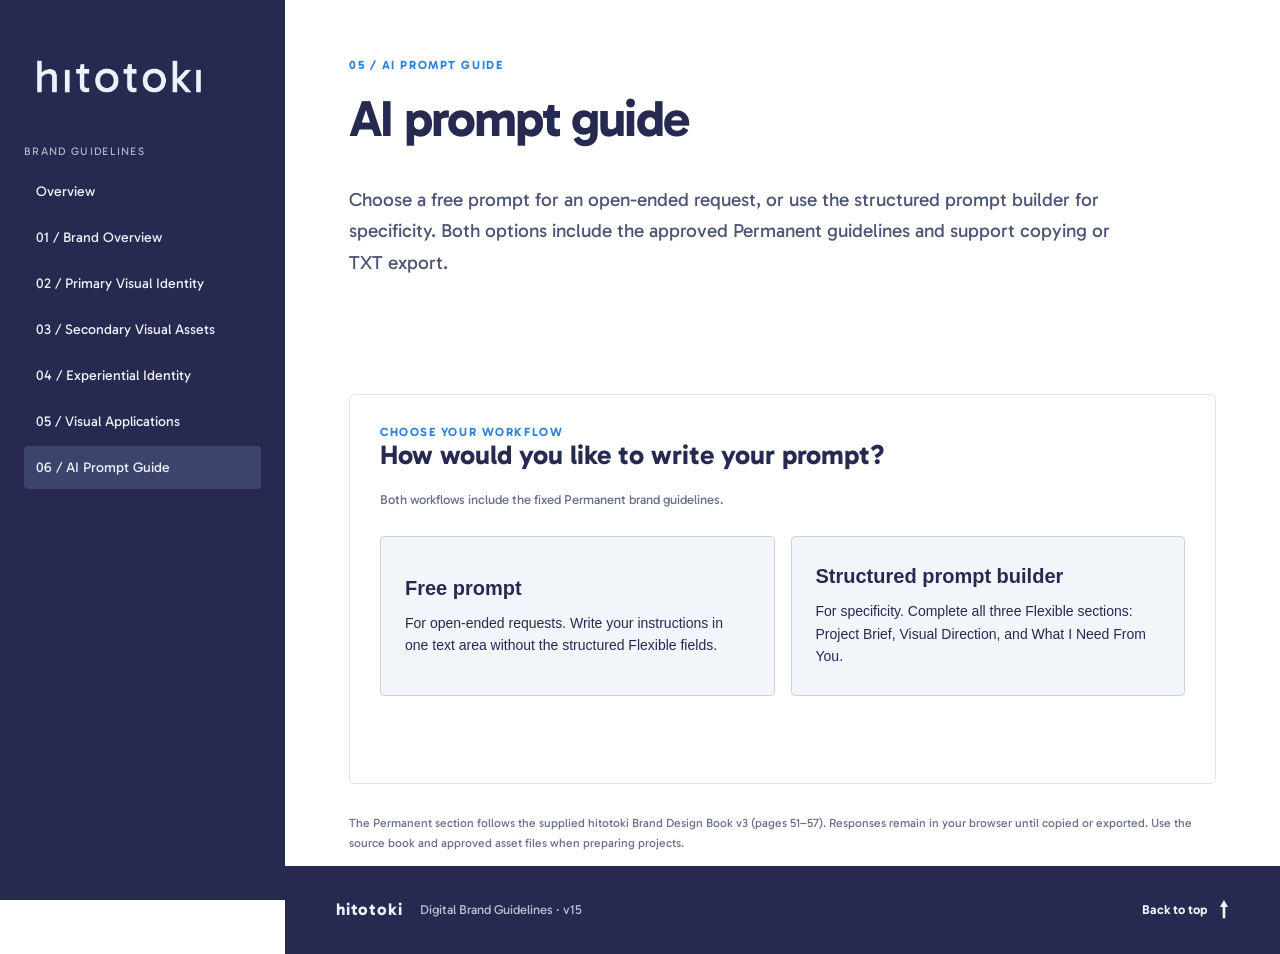
==== commit 03685fb5: "v15: synchronize footer release labels" ====
--- a/ai-prompt-guide.html
+++ b/ai-prompt-guide.html
@@ -4,7 +4,7 @@
 
 
 .main button.choice{background:#f2f5fa;text-align:left;padding:24px;border:1px solid #cbd2df;min-height:160px;border-radius:4px}.main .steps{margin:28px 0}.main .panel{padding:30px}.main .field label{font-family:Gabarito,sans-serif}.main .review,.main .file{font-family:Gabarito,sans-serif}
-@media(max-width:850px){.main .cols,.main .choices{grid-template-columns:1fr}}</style></head><body><aside class="side"><div class="brand"><a href="index.html"><img alt="hitotoki" src="assets/hitotoki-wordmark-alt.png"/></a></div><small>BRAND GUIDELINES</small><a class="nav" href="index.html">Overview</a><a class="nav" href="brand-overview.html">01 / Brand Overview</a><a class="nav" href="visual-identity.html">02 / Primary Visual Identity</a><a class="nav" href="secondary-assets.html">03 / Secondary Visual Assets</a><a class="nav" href="experiential-guidelines.html">04 / Experiential Identity</a><a class="nav" href="visual-applications.html">05 / Visual Applications</a><a class="nav active" href="ai-prompt-guide.html">06 / AI Prompt Guide</a></aside><main class="main" id="top"><div class="eyebrow">05 / AI Prompt Guide</div><h1>AI prompt guide</h1><p class="lead">Choose a free prompt for an open-ended request, or use the structured prompt builder for specificity. Both options include the approved Permanent guidelines and support copying or TXT export.</p><div class="steps" id="progress"></div><section class="panel"><div id="stage"></div><div class="actions"><button id="back">← Back</button><button class="primary" id="next">Next →</button></div></section><p class="note">The Permanent section follows the supplied hitotoki Brand Design Book v3 (pages 51–57). Responses remain in your browser until copied or exported. Use the source book and approved asset files when preparing projects.</p><footer class="global-site-footer" aria-label="Page footer"><div class="global-footer-info"><span>hitotoki</span><span>Digital Brand Guidelines · v14</span></div><a class="global-back-top" href="#top" aria-label="Back to top of page">Back to top <span aria-hidden="true">↑</span></a></footer></main><script>
+@media(max-width:850px){.main .cols,.main .choices{grid-template-columns:1fr}}</style></head><body><aside class="side"><div class="brand"><a href="index.html"><img alt="hitotoki" src="assets/hitotoki-wordmark-alt.png"/></a></div><small>BRAND GUIDELINES</small><a class="nav" href="index.html">Overview</a><a class="nav" href="brand-overview.html">01 / Brand Overview</a><a class="nav" href="visual-identity.html">02 / Primary Visual Identity</a><a class="nav" href="secondary-assets.html">03 / Secondary Visual Assets</a><a class="nav" href="experiential-guidelines.html">04 / Experiential Identity</a><a class="nav" href="visual-applications.html">05 / Visual Applications</a><a class="nav active" href="ai-prompt-guide.html">06 / AI Prompt Guide</a></aside><main class="main" id="top"><div class="eyebrow">05 / AI Prompt Guide</div><h1>AI prompt guide</h1><p class="lead">Choose a free prompt for an open-ended request, or use the structured prompt builder for specificity. Both options include the approved Permanent guidelines and support copying or TXT export.</p><div class="steps" id="progress"></div><section class="panel"><div id="stage"></div><div class="actions"><button id="back">← Back</button><button class="primary" id="next">Next →</button></div></section><p class="note">The Permanent section follows the supplied hitotoki Brand Design Book v3 (pages 51–57). Responses remain in your browser until copied or exported. Use the source book and approved asset files when preparing projects.</p><footer class="global-site-footer" aria-label="Page footer"><div class="global-footer-info"><span>hitotoki</span><span>Digital Brand Guidelines · v15</span></div><a class="global-back-top" href="#top" aria-label="Back to top of page">Back to top <span aria-hidden="true">↑</span></a></footer></main><script>
 const PERMANENT={"1": "1. How We Work\n\nI will make all design decisions. You \nwill execute the instructions without \nindependently introducing design changes. \nIf instructions are unclear, you must request \nclarification before proceeding. All work must \nmeet established brand standards, and any \nnecessary revisions must be discussed before \nimplementation. You may identify issues and \nrecommend improvements but must obtain \napproval before implementing any changes. \nBefore beginning design work, establish a \ncomprehensive identification system for all \nbrand assets to ensure consistent referencing \nand execution. I will provide the main brand \nassets. Be sure to use the uploaded assets \nwhen executing deliverables.", "2": "ChatGPT\n• Use within a ChatGPT project file to contain \nall sources and memory\n\n• Flexible prompt can be used for specific \ndetails if desired but not required\n\n• Upload this document + brand assets before \nusing prompt\n\n• Visual language, voice, tone, and constraints \nare all listed within the permanenet prompt \nguidelines\n\n• Can be used to reliably render images\n\n• Converse with AI if anything is unclear, but \nunderstanding hitotoki stands for is integral\n\n• Often gets logos and icons wrong on the \nfirst try but will correct after reuploading the \ncorrect asset\n\n• Better at rendering non-living imagery \n(architectural environments, products, etc)\n\n• It is OK at rendering people\n\n2. Brand Strategy\n\nhitotoki is a board game company offering \noriginal and public-domain games through \nflagship and franchise stores, supported by \nmemberships and in-store refreshments. \nIts mission is “To bring people together,” \nproviding opportunities for meaningful \nbonding through offline play. Rooted in \ncommunity, quality time, strategic thinking, \nand togetherness, hitotoki encourages lasting \nrelationships and shared experiences across \ngenerations.\n\nThe brand is inviting and approachable, \nintentional, imaginative, and thoughtful, \nbalancing lighthearted enjoyment with \nstrategic challenge. Employees at every level, \nincluding leadership, are encouraged to play \nalongside customers, reinforcing equality and \nconnection. Customers can play available \ngames in-store and purchase games to enjoy \nat home. The primary audiences are young \nadults and families. Always write “hitotoki” \nin lowercase, including at the beginning of \nsentences and in titles.\n\nUse time as a recurring storytelling element, \ndrawing from ichi-go ichi-e, the Japanese \nconcept that every encounter is unique and \ncannot be replicated. Avoid aggressive, overly \ntechnical, corporate, exclusive, childish, or \nexcessively energetic language. Maintain a \nconsistent voice while adapting tone to each \ncommunication channel.\n\nhitotoki expresses refinement through \nthoughtful design, comfort, and intentional \nexperiences rather than luxury, prestige, \nor exclusivity. Environments should feel \nsophisticated yet approachable, balancing \narchitectural simplicity with warmth and \nopportunities for spontaneous social \ninteraction.\n\nCommunication must be conversational, warm, \nconsidered, inviting, familiar, and understated. \nEmphasize quality bonding time, togetherness, \nand the significance of shared moments.\n\nSpaces should invite participation rather than \nadmiration, ensuring that design supports \ntogetherness, equality, and meaningful shared \nexperiences.\n\nBrand experiences should encourage \ncustomers to disconnect from digital \ndistractions and appreciate the present. \nPhysical and sensory applications reinforce \nthis through communal gameplay, interactive \ninstallations, warm Japanese-inspired \nrefreshments, and subtle sakura fragrances.", "3": "3. Visual Principles\nhitotoki’s visual identity combines measured \nsimplicity with imaginative expression. \nMaintain a clean, modern, refined aesthetic \nthat allows playfulness to emerge through \ninteraction, symbolism, and thoughtful \nvariation rather than visual clutter.\n\nTypography: \nUse Gabarito Regular. The brand name \n“hitotoki” must always appear in lowercase \nacross all applications, including headings, \nbody copy, signage, and communications, \nregardless of grammatical conventions. The \nwordmark must never contain dots above \neither “i.” Preserve its established letterforms, \nproportions, and spacing.\n\nColor Palette:\nNight Sky — #262A50 (Primary)\nLunar White — #EBF2FA\nDay Sky — #3083DC\nSunset Orange — #FFA83F\nSolar Yellow — #F3C969\n\nLogo System: \nThe primary lockup vertically combines \nJunihoshi above the hitotoki wordmark. \nSecondary variations incorporate a circle, \ncrescent moon, cherry blossom, die, star, \nor chess rook within the symbol. A solid \nJunihoshi is also permitted. Use approved \nartwork without redrawing, distorting, or \nmodifying its proportions. The hitotoki logo \nsystem consists of the approved wordmark, \njunihoshi symbol, and logo variations \nidentified in the asset registry. The die, star, \ncrescent, rook, and circle are interchangeable \ndecorative symbols. The sakura is reserved \nfor store-related applications. All approved \nassets serve as visual references for \nmaintaining consistency in geometry, \ntypography, proportions, and color.\n\nPrimary Symbol: \nJunihoshi, a twelve-pointed starburst with \nrounded corners. Its central circular area \naccommodates interchangeable pictograms \nrepresenting different aspects of the brand. \nPreserve the original starburst geometry and \nuse only approved symbol variations.\n\nVisual Applications: \nMaintain consistent use of typography, color, \nand symbols across packaging, signage, \nstores, interactive installations, digital \ncommunications, and branded experiences. \nThe visual identity should remain recognizable \nregardless of medium or application.", "4": "4. Generative Grammar\nAll visual outcomes must follow the \nestablished identity system, prioritizing \nconsistency, clarity, and controlled variation.\n\nHierarchy: \nEstablish clear distinctions between primary \ninformation, supporting content, and \ndecorative elements. Prioritize legibility and \nvisual clarity. Use the primary logo as the \ndominant brand identifier when appropriate.\nComposition: Favor clean layouts, intentional \nspacing, balanced proportions, and sufficient \nnegative space. Maintain consistent alignment \nand avoid unnecessary visual complexity.\n\nLogo Construction: \nPreserve the approved 245 × 180 px vertical \nlockup proportions. Position Junihoshi above \nthe wordmark, centered horizontally. The \nwordmark must remain lowercase, without \ndots above the “i” characters, and fit within its \nspecified 244 × 48 px construction area. Round \nJunihoshi’s outer corners by 1.5 px at the \ndocumented reference scale.\n\nConsistency: \nUse established brand assets, Gabarito \nRegular, and the approved color palette. Do \nnot alter logo geometry, typography, or icon \nproportions. Maintain the brand’s refined, \ninviting character across all touchpoints. \nAlways write “hitotoki” in lowercase, including \nat the beginning of sentences and in titles.\n\nSymbol Construction:\nPreserve Junihoshi’s twelve-point geometry \nand central circular area. Interchangeable \npictograms must fit entirely within the circle’s \nwidth and height. Use simple, solid-filled \nsilhouettes and negative space to achieve \na clean punch-out effect. Do not introduce \ngradients, outlines, excessive detail, or \nunapproved symbols.\n\nVariation: \nIntroduce visual diversity through approved \ncolor combinations, pictograms, compositions, \nand applications without changing the \nunderlying identity system. Playfulness should \nemerge through creative arrangements and \ninteractive experiences rather than excessive \ndecoration. Logo variations may be adapted \nor expanded to suit different applications, \nprovided they remain consistent with hitotoki’s \nbrand identity and themes. New symbols \nmay be introduced within the junihoshi \nsystem when conceptually relevant. Maintain \nthe established visual language, including \ngeometric simplicity, proportions, and overall \ncomposition. The sakura remains exclusive to \nstore-related applications. All new variations \nrequire approval before use.\n\nExecution: \nGenerate outcomes that feel intentional, \napproachable, modern, and cohesive. Balance \nrefinement with warmth and accessibility, \navoiding visual expressions of luxury, prestige, \nor exclusivity that undermine the brand’s \ncommunal character. When a requested \ndesign conflicts with the established system, \npreserve brand consistency and request \nclarification rather than inventing new rules."};
 const groups=[
 {title:'Project Information',description:'Used for file naming and iteration management.',fields:[['project','Project name','A descriptive name for this design project'],['date','Creation date','YYYY-MM-DD'],['version','Iteration number','Starts at 01; increase for each new revision'],['notes','Iteration notes','What changed in this version?']]},
--- a/site.css
+++ b/site.css
@@ -112,3 +112,20 @@
 .global-back-top:hover,.global-back-top:focus-visible{text-decoration:underline;text-underline-offset:5px}
 @media(max-width:850px){.main{--main-gutter:20px;padding:32px var(--main-gutter) 0;min-height:100vh}.landing-main{--main-gutter:0px;padding:0}}
 @media(prefers-reduced-motion:reduce){html{scroll-behavior:auto}}
+
+/* v14 — accessible color pair gallery and fixed print type scale */
+.accessible-controls{display:flex;justify-content:flex-end;margin:22px 0}
+.accessible-controls label{display:flex;flex-direction:column;gap:8px;font-size:13px;font-weight:700;min-width:min(100%,280px)}
+.accessible-controls select{font:inherit;padding:11px;border:1px solid #aebbd0;background:white;color:var(--night)}
+.accessible-pairings{display:grid;grid-template-columns:repeat(2,minmax(0,1fr));gap:16px}
+.accessible-pair{border:1px solid #dce4ed;min-width:0}
+.accessible-pair-sample{min-height:132px;display:flex;align-items:center;justify-content:center;padding:20px;text-align:center;font-weight:700;font-size:22px}
+.accessible-pair-details{padding:18px}
+.accessible-pair-details strong{font-size:15px}
+.accessible-pair-details p{font-size:12px;margin:7px 0}
+.accessible-pair-label{display:inline-block;font-size:11px;color:#5b6481}
+.accessible-pairings[data-vision="protanopia"] .accessible-pair-sample{filter:url(#hitotoki-protanopia)}
+.accessible-pairings[data-vision="deuteranopia"] .accessible-pair-sample{filter:url(#hitotoki-deuteranopia)}
+.accessible-pairings[data-vision="tritanopia"] .accessible-pair-sample{filter:url(#hitotoki-tritanopia)}
+.accessible-pairings[data-vision="achromatopsia"] .accessible-pair-sample{filter:grayscale(1)}
+@media(max-width:700px){.accessible-pairings{grid-template-columns:1fr}}
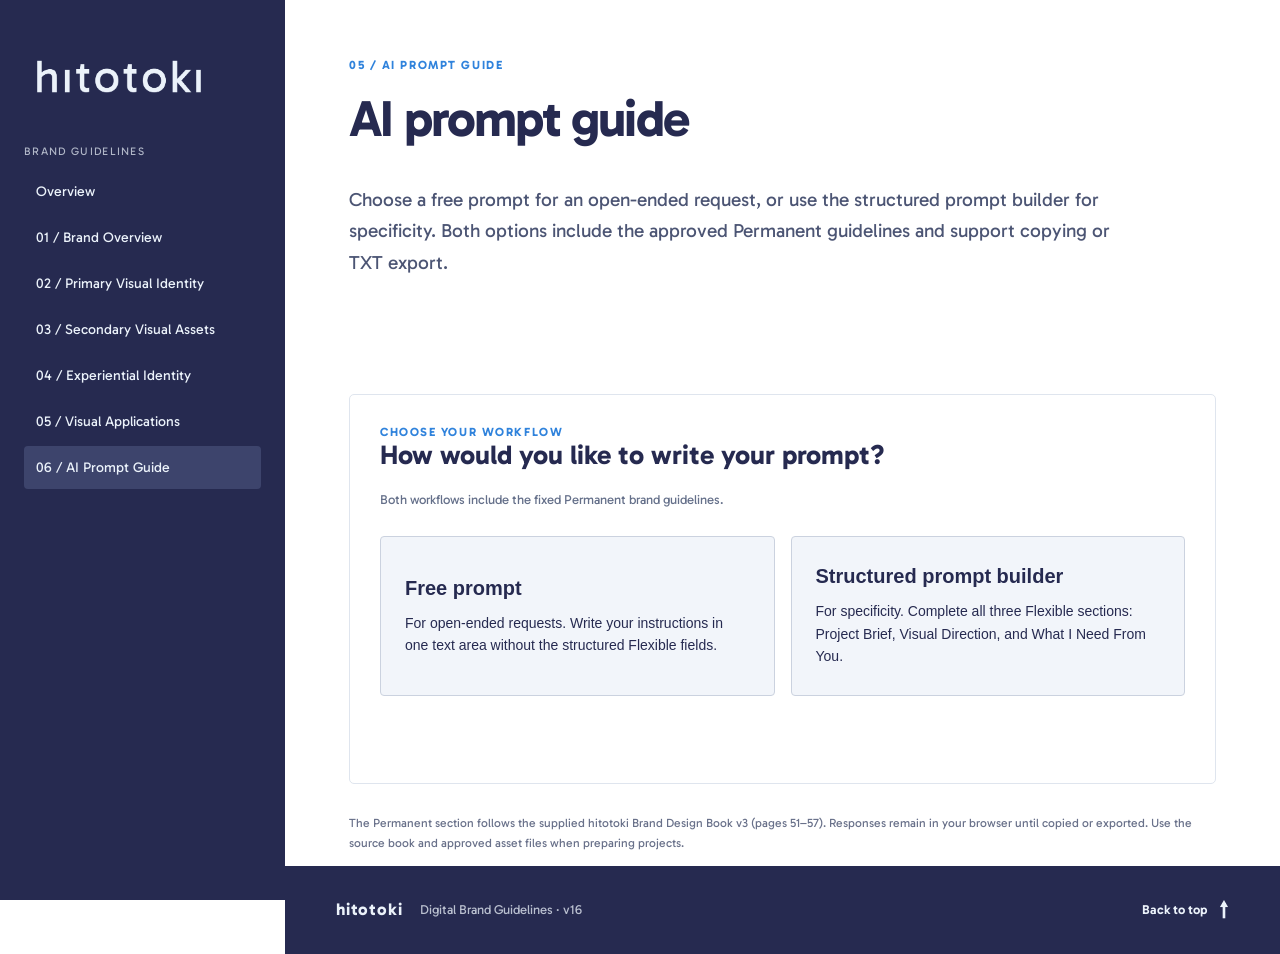
==== commit 94aefacb: "v16: synchronize footer version" ====
--- a/ai-prompt-guide.html
+++ b/ai-prompt-guide.html
@@ -4,7 +4,7 @@
 
 
 .main button.choice{background:#f2f5fa;text-align:left;padding:24px;border:1px solid #cbd2df;min-height:160px;border-radius:4px}.main .steps{margin:28px 0}.main .panel{padding:30px}.main .field label{font-family:Gabarito,sans-serif}.main .review,.main .file{font-family:Gabarito,sans-serif}
-@media(max-width:850px){.main .cols,.main .choices{grid-template-columns:1fr}}</style></head><body><aside class="side"><div class="brand"><a href="index.html"><img alt="hitotoki" src="assets/hitotoki-wordmark-alt.png"/></a></div><small>BRAND GUIDELINES</small><a class="nav" href="index.html">Overview</a><a class="nav" href="brand-overview.html">01 / Brand Overview</a><a class="nav" href="visual-identity.html">02 / Primary Visual Identity</a><a class="nav" href="secondary-assets.html">03 / Secondary Visual Assets</a><a class="nav" href="experiential-guidelines.html">04 / Experiential Identity</a><a class="nav" href="visual-applications.html">05 / Visual Applications</a><a class="nav active" href="ai-prompt-guide.html">06 / AI Prompt Guide</a></aside><main class="main" id="top"><div class="eyebrow">05 / AI Prompt Guide</div><h1>AI prompt guide</h1><p class="lead">Choose a free prompt for an open-ended request, or use the structured prompt builder for specificity. Both options include the approved Permanent guidelines and support copying or TXT export.</p><div class="steps" id="progress"></div><section class="panel"><div id="stage"></div><div class="actions"><button id="back">← Back</button><button class="primary" id="next">Next →</button></div></section><p class="note">The Permanent section follows the supplied hitotoki Brand Design Book v3 (pages 51–57). Responses remain in your browser until copied or exported. Use the source book and approved asset files when preparing projects.</p><footer class="global-site-footer" aria-label="Page footer"><div class="global-footer-info"><span>hitotoki</span><span>Digital Brand Guidelines · v15</span></div><a class="global-back-top" href="#top" aria-label="Back to top of page">Back to top <span aria-hidden="true">↑</span></a></footer></main><script>
+@media(max-width:850px){.main .cols,.main .choices{grid-template-columns:1fr}}</style></head><body><aside class="side"><div class="brand"><a href="index.html"><img alt="hitotoki" src="assets/hitotoki-wordmark-alt.png"/></a></div><small>BRAND GUIDELINES</small><a class="nav" href="index.html">Overview</a><a class="nav" href="brand-overview.html">01 / Brand Overview</a><a class="nav" href="visual-identity.html">02 / Primary Visual Identity</a><a class="nav" href="secondary-assets.html">03 / Secondary Visual Assets</a><a class="nav" href="experiential-guidelines.html">04 / Experiential Identity</a><a class="nav" href="visual-applications.html">05 / Visual Applications</a><a class="nav active" href="ai-prompt-guide.html">06 / AI Prompt Guide</a></aside><main class="main" id="top"><div class="eyebrow">05 / AI Prompt Guide</div><h1>AI prompt guide</h1><p class="lead">Choose a free prompt for an open-ended request, or use the structured prompt builder for specificity. Both options include the approved Permanent guidelines and support copying or TXT export.</p><div class="steps" id="progress"></div><section class="panel"><div id="stage"></div><div class="actions"><button id="back">← Back</button><button class="primary" id="next">Next →</button></div></section><p class="note">The Permanent section follows the supplied hitotoki Brand Design Book v3 (pages 51–57). Responses remain in your browser until copied or exported. Use the source book and approved asset files when preparing projects.</p><footer class="global-site-footer" aria-label="Page footer"><div class="global-footer-info"><span>hitotoki</span><span>Digital Brand Guidelines · v16</span></div><a class="global-back-top" href="#top" aria-label="Back to top of page">Back to top <span aria-hidden="true">↑</span></a></footer></main><script>
 const PERMANENT={"1": "1. How We Work\n\nI will make all design decisions. You \nwill execute the instructions without \nindependently introducing design changes. \nIf instructions are unclear, you must request \nclarification before proceeding. All work must \nmeet established brand standards, and any \nnecessary revisions must be discussed before \nimplementation. You may identify issues and \nrecommend improvements but must obtain \napproval before implementing any changes. \nBefore beginning design work, establish a \ncomprehensive identification system for all \nbrand assets to ensure consistent referencing \nand execution. I will provide the main brand \nassets. Be sure to use the uploaded assets \nwhen executing deliverables.", "2": "ChatGPT\n• Use within a ChatGPT project file to contain \nall sources and memory\n\n• Flexible prompt can be used for specific \ndetails if desired but not required\n\n• Upload this document + brand assets before \nusing prompt\n\n• Visual language, voice, tone, and constraints \nare all listed within the permanenet prompt \nguidelines\n\n• Can be used to reliably render images\n\n• Converse with AI if anything is unclear, but \nunderstanding hitotoki stands for is integral\n\n• Often gets logos and icons wrong on the \nfirst try but will correct after reuploading the \ncorrect asset\n\n• Better at rendering non-living imagery \n(architectural environments, products, etc)\n\n• It is OK at rendering people\n\n2. Brand Strategy\n\nhitotoki is a board game company offering \noriginal and public-domain games through \nflagship and franchise stores, supported by \nmemberships and in-store refreshments. \nIts mission is “To bring people together,” \nproviding opportunities for meaningful \nbonding through offline play. Rooted in \ncommunity, quality time, strategic thinking, \nand togetherness, hitotoki encourages lasting \nrelationships and shared experiences across \ngenerations.\n\nThe brand is inviting and approachable, \nintentional, imaginative, and thoughtful, \nbalancing lighthearted enjoyment with \nstrategic challenge. Employees at every level, \nincluding leadership, are encouraged to play \nalongside customers, reinforcing equality and \nconnection. Customers can play available \ngames in-store and purchase games to enjoy \nat home. The primary audiences are young \nadults and families. Always write “hitotoki” \nin lowercase, including at the beginning of \nsentences and in titles.\n\nUse time as a recurring storytelling element, \ndrawing from ichi-go ichi-e, the Japanese \nconcept that every encounter is unique and \ncannot be replicated. Avoid aggressive, overly \ntechnical, corporate, exclusive, childish, or \nexcessively energetic language. Maintain a \nconsistent voice while adapting tone to each \ncommunication channel.\n\nhitotoki expresses refinement through \nthoughtful design, comfort, and intentional \nexperiences rather than luxury, prestige, \nor exclusivity. Environments should feel \nsophisticated yet approachable, balancing \narchitectural simplicity with warmth and \nopportunities for spontaneous social \ninteraction.\n\nCommunication must be conversational, warm, \nconsidered, inviting, familiar, and understated. \nEmphasize quality bonding time, togetherness, \nand the significance of shared moments.\n\nSpaces should invite participation rather than \nadmiration, ensuring that design supports \ntogetherness, equality, and meaningful shared \nexperiences.\n\nBrand experiences should encourage \ncustomers to disconnect from digital \ndistractions and appreciate the present. \nPhysical and sensory applications reinforce \nthis through communal gameplay, interactive \ninstallations, warm Japanese-inspired \nrefreshments, and subtle sakura fragrances.", "3": "3. Visual Principles\nhitotoki’s visual identity combines measured \nsimplicity with imaginative expression. \nMaintain a clean, modern, refined aesthetic \nthat allows playfulness to emerge through \ninteraction, symbolism, and thoughtful \nvariation rather than visual clutter.\n\nTypography: \nUse Gabarito Regular. The brand name \n“hitotoki” must always appear in lowercase \nacross all applications, including headings, \nbody copy, signage, and communications, \nregardless of grammatical conventions. The \nwordmark must never contain dots above \neither “i.” Preserve its established letterforms, \nproportions, and spacing.\n\nColor Palette:\nNight Sky — #262A50 (Primary)\nLunar White — #EBF2FA\nDay Sky — #3083DC\nSunset Orange — #FFA83F\nSolar Yellow — #F3C969\n\nLogo System: \nThe primary lockup vertically combines \nJunihoshi above the hitotoki wordmark. \nSecondary variations incorporate a circle, \ncrescent moon, cherry blossom, die, star, \nor chess rook within the symbol. A solid \nJunihoshi is also permitted. Use approved \nartwork without redrawing, distorting, or \nmodifying its proportions. The hitotoki logo \nsystem consists of the approved wordmark, \njunihoshi symbol, and logo variations \nidentified in the asset registry. The die, star, \ncrescent, rook, and circle are interchangeable \ndecorative symbols. The sakura is reserved \nfor store-related applications. All approved \nassets serve as visual references for \nmaintaining consistency in geometry, \ntypography, proportions, and color.\n\nPrimary Symbol: \nJunihoshi, a twelve-pointed starburst with \nrounded corners. Its central circular area \naccommodates interchangeable pictograms \nrepresenting different aspects of the brand. \nPreserve the original starburst geometry and \nuse only approved symbol variations.\n\nVisual Applications: \nMaintain consistent use of typography, color, \nand symbols across packaging, signage, \nstores, interactive installations, digital \ncommunications, and branded experiences. \nThe visual identity should remain recognizable \nregardless of medium or application.", "4": "4. Generative Grammar\nAll visual outcomes must follow the \nestablished identity system, prioritizing \nconsistency, clarity, and controlled variation.\n\nHierarchy: \nEstablish clear distinctions between primary \ninformation, supporting content, and \ndecorative elements. Prioritize legibility and \nvisual clarity. Use the primary logo as the \ndominant brand identifier when appropriate.\nComposition: Favor clean layouts, intentional \nspacing, balanced proportions, and sufficient \nnegative space. Maintain consistent alignment \nand avoid unnecessary visual complexity.\n\nLogo Construction: \nPreserve the approved 245 × 180 px vertical \nlockup proportions. Position Junihoshi above \nthe wordmark, centered horizontally. The \nwordmark must remain lowercase, without \ndots above the “i” characters, and fit within its \nspecified 244 × 48 px construction area. Round \nJunihoshi’s outer corners by 1.5 px at the \ndocumented reference scale.\n\nConsistency: \nUse established brand assets, Gabarito \nRegular, and the approved color palette. Do \nnot alter logo geometry, typography, or icon \nproportions. Maintain the brand’s refined, \ninviting character across all touchpoints. \nAlways write “hitotoki” in lowercase, including \nat the beginning of sentences and in titles.\n\nSymbol Construction:\nPreserve Junihoshi’s twelve-point geometry \nand central circular area. Interchangeable \npictograms must fit entirely within the circle’s \nwidth and height. Use simple, solid-filled \nsilhouettes and negative space to achieve \na clean punch-out effect. Do not introduce \ngradients, outlines, excessive detail, or \nunapproved symbols.\n\nVariation: \nIntroduce visual diversity through approved \ncolor combinations, pictograms, compositions, \nand applications without changing the \nunderlying identity system. Playfulness should \nemerge through creative arrangements and \ninteractive experiences rather than excessive \ndecoration. Logo variations may be adapted \nor expanded to suit different applications, \nprovided they remain consistent with hitotoki’s \nbrand identity and themes. New symbols \nmay be introduced within the junihoshi \nsystem when conceptually relevant. Maintain \nthe established visual language, including \ngeometric simplicity, proportions, and overall \ncomposition. The sakura remains exclusive to \nstore-related applications. All new variations \nrequire approval before use.\n\nExecution: \nGenerate outcomes that feel intentional, \napproachable, modern, and cohesive. Balance \nrefinement with warmth and accessibility, \navoiding visual expressions of luxury, prestige, \nor exclusivity that undermine the brand’s \ncommunal character. When a requested \ndesign conflicts with the established system, \npreserve brand consistency and request \nclarification rather than inventing new rules."};
 const groups=[
 {title:'Project Information',description:'Used for file naming and iteration management.',fields:[['project','Project name','A descriptive name for this design project'],['date','Creation date','YYYY-MM-DD'],['version','Iteration number','Starts at 01; increase for each new revision'],['notes','Iteration notes','What changed in this version?']]},
--- a/site.css
+++ b/site.css
@@ -129,3 +129,14 @@
 .accessible-pairings[data-vision="tritanopia"] .accessible-pair-sample{filter:url(#hitotoki-tritanopia)}
 .accessible-pairings[data-vision="achromatopsia"] .accessible-pair-sample{filter:grayscale(1)}
 @media(max-width:700px){.accessible-pairings{grid-template-columns:1fr}}
+
+/* v16 — five always-visible vision mode tabs */
+.accessible-controls{display:block;margin:24px 0}
+.accessible-controls-title{display:block;font-size:13px;font-weight:700;margin-bottom:12px}
+.vision-mode-tabs{display:grid;grid-template-columns:repeat(5,minmax(0,1fr));border:1px solid #c7d1e0;gap:0}
+.vision-mode-tab{font:600 12px Gabarito,sans-serif;min-width:0;padding:15px 8px;border:0;border-right:1px solid #c7d1e0;background:#f4f7fa;color:var(--night);text-align:center;cursor:pointer}
+.vision-mode-tab:last-child{border-right:0}
+.vision-mode-tab:hover{background:var(--lunar)}
+.vision-mode-tab[aria-pressed="true"]{background:var(--night);color:var(--lunar)}
+.vision-mode-tab:focus-visible{outline:3px solid var(--day);outline-offset:-3px;position:relative;z-index:1}
+@media(max-width:700px){.vision-mode-tabs{grid-template-columns:repeat(2,minmax(0,1fr))}.vision-mode-tab{border-bottom:1px solid #c7d1e0}.vision-mode-tab:last-child{grid-column:span 2;border-bottom:0}}
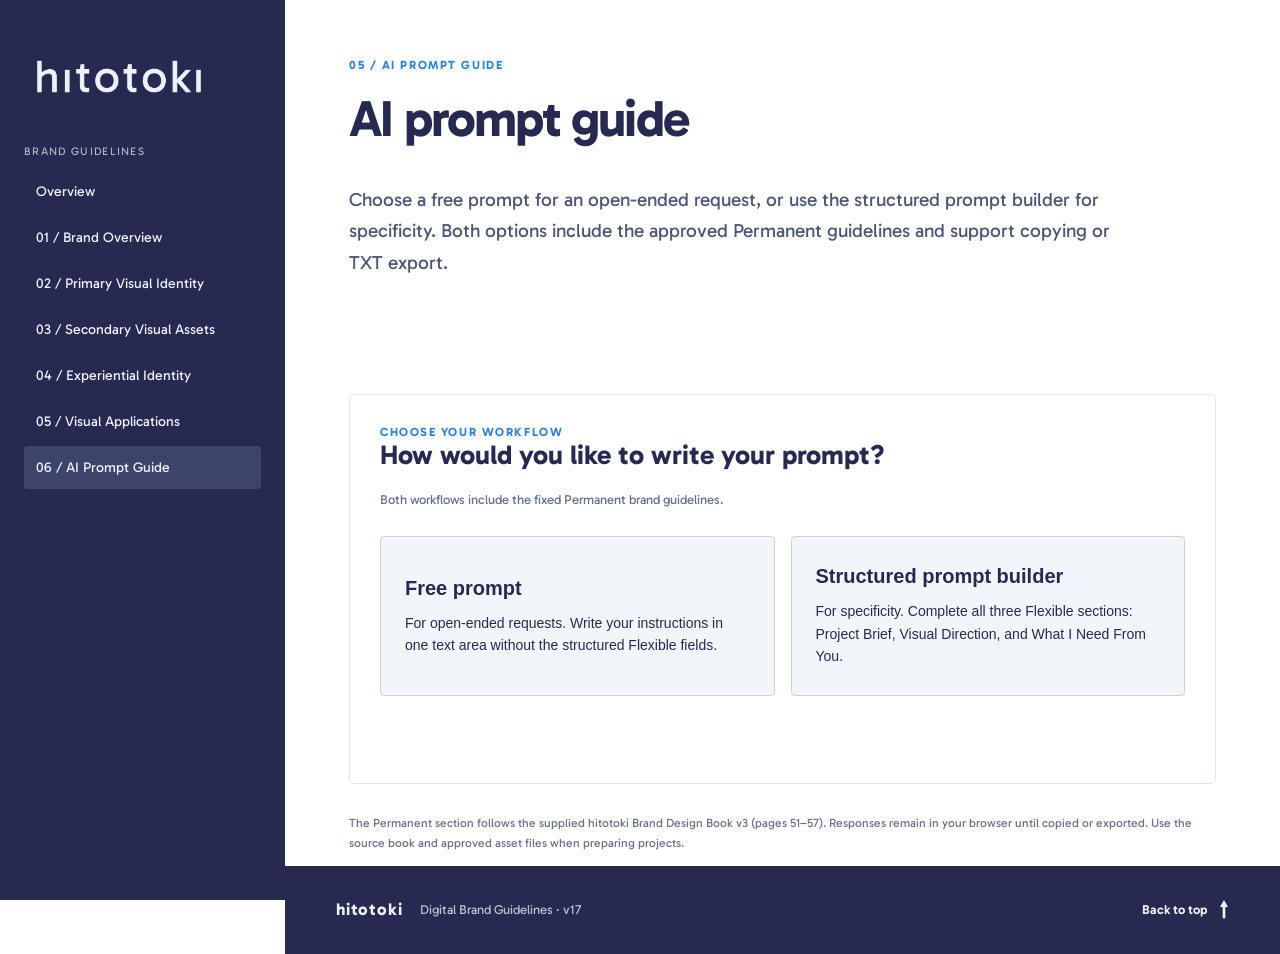
==== commit fac5d472: "v17: update footer release version" ====
--- a/ai-prompt-guide.html
+++ b/ai-prompt-guide.html
@@ -4,7 +4,7 @@
 
 
 .main button.choice{background:#f2f5fa;text-align:left;padding:24px;border:1px solid #cbd2df;min-height:160px;border-radius:4px}.main .steps{margin:28px 0}.main .panel{padding:30px}.main .field label{font-family:Gabarito,sans-serif}.main .review,.main .file{font-family:Gabarito,sans-serif}
-@media(max-width:850px){.main .cols,.main .choices{grid-template-columns:1fr}}</style></head><body><aside class="side"><div class="brand"><a href="index.html"><img alt="hitotoki" src="assets/hitotoki-wordmark-alt.png"/></a></div><small>BRAND GUIDELINES</small><a class="nav" href="index.html">Overview</a><a class="nav" href="brand-overview.html">01 / Brand Overview</a><a class="nav" href="visual-identity.html">02 / Primary Visual Identity</a><a class="nav" href="secondary-assets.html">03 / Secondary Visual Assets</a><a class="nav" href="experiential-guidelines.html">04 / Experiential Identity</a><a class="nav" href="visual-applications.html">05 / Visual Applications</a><a class="nav active" href="ai-prompt-guide.html">06 / AI Prompt Guide</a></aside><main class="main" id="top"><div class="eyebrow">05 / AI Prompt Guide</div><h1>AI prompt guide</h1><p class="lead">Choose a free prompt for an open-ended request, or use the structured prompt builder for specificity. Both options include the approved Permanent guidelines and support copying or TXT export.</p><div class="steps" id="progress"></div><section class="panel"><div id="stage"></div><div class="actions"><button id="back">← Back</button><button class="primary" id="next">Next →</button></div></section><p class="note">The Permanent section follows the supplied hitotoki Brand Design Book v3 (pages 51–57). Responses remain in your browser until copied or exported. Use the source book and approved asset files when preparing projects.</p><footer class="global-site-footer" aria-label="Page footer"><div class="global-footer-info"><span>hitotoki</span><span>Digital Brand Guidelines · v16</span></div><a class="global-back-top" href="#top" aria-label="Back to top of page">Back to top <span aria-hidden="true">↑</span></a></footer></main><script>
+@media(max-width:850px){.main .cols,.main .choices{grid-template-columns:1fr}}</style></head><body><aside class="side"><div class="brand"><a href="index.html"><img alt="hitotoki" src="assets/hitotoki-wordmark-alt.png"/></a></div><small>BRAND GUIDELINES</small><a class="nav" href="index.html">Overview</a><a class="nav" href="brand-overview.html">01 / Brand Overview</a><a class="nav" href="visual-identity.html">02 / Primary Visual Identity</a><a class="nav" href="secondary-assets.html">03 / Secondary Visual Assets</a><a class="nav" href="experiential-guidelines.html">04 / Experiential Identity</a><a class="nav" href="visual-applications.html">05 / Visual Applications</a><a class="nav active" href="ai-prompt-guide.html">06 / AI Prompt Guide</a></aside><main class="main" id="top"><div class="eyebrow">05 / AI Prompt Guide</div><h1>AI prompt guide</h1><p class="lead">Choose a free prompt for an open-ended request, or use the structured prompt builder for specificity. Both options include the approved Permanent guidelines and support copying or TXT export.</p><div class="steps" id="progress"></div><section class="panel"><div id="stage"></div><div class="actions"><button id="back">← Back</button><button class="primary" id="next">Next →</button></div></section><p class="note">The Permanent section follows the supplied hitotoki Brand Design Book v3 (pages 51–57). Responses remain in your browser until copied or exported. Use the source book and approved asset files when preparing projects.</p><footer class="global-site-footer" aria-label="Page footer"><div class="global-footer-info"><span>hitotoki</span><span>Digital Brand Guidelines · v17</span></div><a class="global-back-top" href="#top" aria-label="Back to top of page">Back to top <span aria-hidden="true">↑</span></a></footer></main><script>
 const PERMANENT={"1": "1. How We Work\n\nI will make all design decisions. You \nwill execute the instructions without \nindependently introducing design changes. \nIf instructions are unclear, you must request \nclarification before proceeding. All work must \nmeet established brand standards, and any \nnecessary revisions must be discussed before \nimplementation. You may identify issues and \nrecommend improvements but must obtain \napproval before implementing any changes. \nBefore beginning design work, establish a \ncomprehensive identification system for all \nbrand assets to ensure consistent referencing \nand execution. I will provide the main brand \nassets. Be sure to use the uploaded assets \nwhen executing deliverables.", "2": "ChatGPT\n• Use within a ChatGPT project file to contain \nall sources and memory\n\n• Flexible prompt can be used for specific \ndetails if desired but not required\n\n• Upload this document + brand assets before \nusing prompt\n\n• Visual language, voice, tone, and constraints \nare all listed within the permanenet prompt \nguidelines\n\n• Can be used to reliably render images\n\n• Converse with AI if anything is unclear, but \nunderstanding hitotoki stands for is integral\n\n• Often gets logos and icons wrong on the \nfirst try but will correct after reuploading the \ncorrect asset\n\n• Better at rendering non-living imagery \n(architectural environments, products, etc)\n\n• It is OK at rendering people\n\n2. Brand Strategy\n\nhitotoki is a board game company offering \noriginal and public-domain games through \nflagship and franchise stores, supported by \nmemberships and in-store refreshments. \nIts mission is “To bring people together,” \nproviding opportunities for meaningful \nbonding through offline play. Rooted in \ncommunity, quality time, strategic thinking, \nand togetherness, hitotoki encourages lasting \nrelationships and shared experiences across \ngenerations.\n\nThe brand is inviting and approachable, \nintentional, imaginative, and thoughtful, \nbalancing lighthearted enjoyment with \nstrategic challenge. Employees at every level, \nincluding leadership, are encouraged to play \nalongside customers, reinforcing equality and \nconnection. Customers can play available \ngames in-store and purchase games to enjoy \nat home. The primary audiences are young \nadults and families. Always write “hitotoki” \nin lowercase, including at the beginning of \nsentences and in titles.\n\nUse time as a recurring storytelling element, \ndrawing from ichi-go ichi-e, the Japanese \nconcept that every encounter is unique and \ncannot be replicated. Avoid aggressive, overly \ntechnical, corporate, exclusive, childish, or \nexcessively energetic language. Maintain a \nconsistent voice while adapting tone to each \ncommunication channel.\n\nhitotoki expresses refinement through \nthoughtful design, comfort, and intentional \nexperiences rather than luxury, prestige, \nor exclusivity. Environments should feel \nsophisticated yet approachable, balancing \narchitectural simplicity with warmth and \nopportunities for spontaneous social \ninteraction.\n\nCommunication must be conversational, warm, \nconsidered, inviting, familiar, and understated. \nEmphasize quality bonding time, togetherness, \nand the significance of shared moments.\n\nSpaces should invite participation rather than \nadmiration, ensuring that design supports \ntogetherness, equality, and meaningful shared \nexperiences.\n\nBrand experiences should encourage \ncustomers to disconnect from digital \ndistractions and appreciate the present. \nPhysical and sensory applications reinforce \nthis through communal gameplay, interactive \ninstallations, warm Japanese-inspired \nrefreshments, and subtle sakura fragrances.", "3": "3. Visual Principles\nhitotoki’s visual identity combines measured \nsimplicity with imaginative expression. \nMaintain a clean, modern, refined aesthetic \nthat allows playfulness to emerge through \ninteraction, symbolism, and thoughtful \nvariation rather than visual clutter.\n\nTypography: \nUse Gabarito Regular. The brand name \n“hitotoki” must always appear in lowercase \nacross all applications, including headings, \nbody copy, signage, and communications, \nregardless of grammatical conventions. The \nwordmark must never contain dots above \neither “i.” Preserve its established letterforms, \nproportions, and spacing.\n\nColor Palette:\nNight Sky — #262A50 (Primary)\nLunar White — #EBF2FA\nDay Sky — #3083DC\nSunset Orange — #FFA83F\nSolar Yellow — #F3C969\n\nLogo System: \nThe primary lockup vertically combines \nJunihoshi above the hitotoki wordmark. \nSecondary variations incorporate a circle, \ncrescent moon, cherry blossom, die, star, \nor chess rook within the symbol. A solid \nJunihoshi is also permitted. Use approved \nartwork without redrawing, distorting, or \nmodifying its proportions. The hitotoki logo \nsystem consists of the approved wordmark, \njunihoshi symbol, and logo variations \nidentified in the asset registry. The die, star, \ncrescent, rook, and circle are interchangeable \ndecorative symbols. The sakura is reserved \nfor store-related applications. All approved \nassets serve as visual references for \nmaintaining consistency in geometry, \ntypography, proportions, and color.\n\nPrimary Symbol: \nJunihoshi, a twelve-pointed starburst with \nrounded corners. Its central circular area \naccommodates interchangeable pictograms \nrepresenting different aspects of the brand. \nPreserve the original starburst geometry and \nuse only approved symbol variations.\n\nVisual Applications: \nMaintain consistent use of typography, color, \nand symbols across packaging, signage, \nstores, interactive installations, digital \ncommunications, and branded experiences. \nThe visual identity should remain recognizable \nregardless of medium or application.", "4": "4. Generative Grammar\nAll visual outcomes must follow the \nestablished identity system, prioritizing \nconsistency, clarity, and controlled variation.\n\nHierarchy: \nEstablish clear distinctions between primary \ninformation, supporting content, and \ndecorative elements. Prioritize legibility and \nvisual clarity. Use the primary logo as the \ndominant brand identifier when appropriate.\nComposition: Favor clean layouts, intentional \nspacing, balanced proportions, and sufficient \nnegative space. Maintain consistent alignment \nand avoid unnecessary visual complexity.\n\nLogo Construction: \nPreserve the approved 245 × 180 px vertical \nlockup proportions. Position Junihoshi above \nthe wordmark, centered horizontally. The \nwordmark must remain lowercase, without \ndots above the “i” characters, and fit within its \nspecified 244 × 48 px construction area. Round \nJunihoshi’s outer corners by 1.5 px at the \ndocumented reference scale.\n\nConsistency: \nUse established brand assets, Gabarito \nRegular, and the approved color palette. Do \nnot alter logo geometry, typography, or icon \nproportions. Maintain the brand’s refined, \ninviting character across all touchpoints. \nAlways write “hitotoki” in lowercase, including \nat the beginning of sentences and in titles.\n\nSymbol Construction:\nPreserve Junihoshi’s twelve-point geometry \nand central circular area. Interchangeable \npictograms must fit entirely within the circle’s \nwidth and height. Use simple, solid-filled \nsilhouettes and negative space to achieve \na clean punch-out effect. Do not introduce \ngradients, outlines, excessive detail, or \nunapproved symbols.\n\nVariation: \nIntroduce visual diversity through approved \ncolor combinations, pictograms, compositions, \nand applications without changing the \nunderlying identity system. Playfulness should \nemerge through creative arrangements and \ninteractive experiences rather than excessive \ndecoration. Logo variations may be adapted \nor expanded to suit different applications, \nprovided they remain consistent with hitotoki’s \nbrand identity and themes. New symbols \nmay be introduced within the junihoshi \nsystem when conceptually relevant. Maintain \nthe established visual language, including \ngeometric simplicity, proportions, and overall \ncomposition. The sakura remains exclusive to \nstore-related applications. All new variations \nrequire approval before use.\n\nExecution: \nGenerate outcomes that feel intentional, \napproachable, modern, and cohesive. Balance \nrefinement with warmth and accessibility, \navoiding visual expressions of luxury, prestige, \nor exclusivity that undermine the brand’s \ncommunal character. When a requested \ndesign conflicts with the established system, \npreserve brand consistency and request \nclarification rather than inventing new rules."};
 const groups=[
 {title:'Project Information',description:'Used for file naming and iteration management.',fields:[['project','Project name','A descriptive name for this design project'],['date','Creation date','YYYY-MM-DD'],['version','Iteration number','Starts at 01; increase for each new revision'],['notes','Iteration notes','What changed in this version?']]},
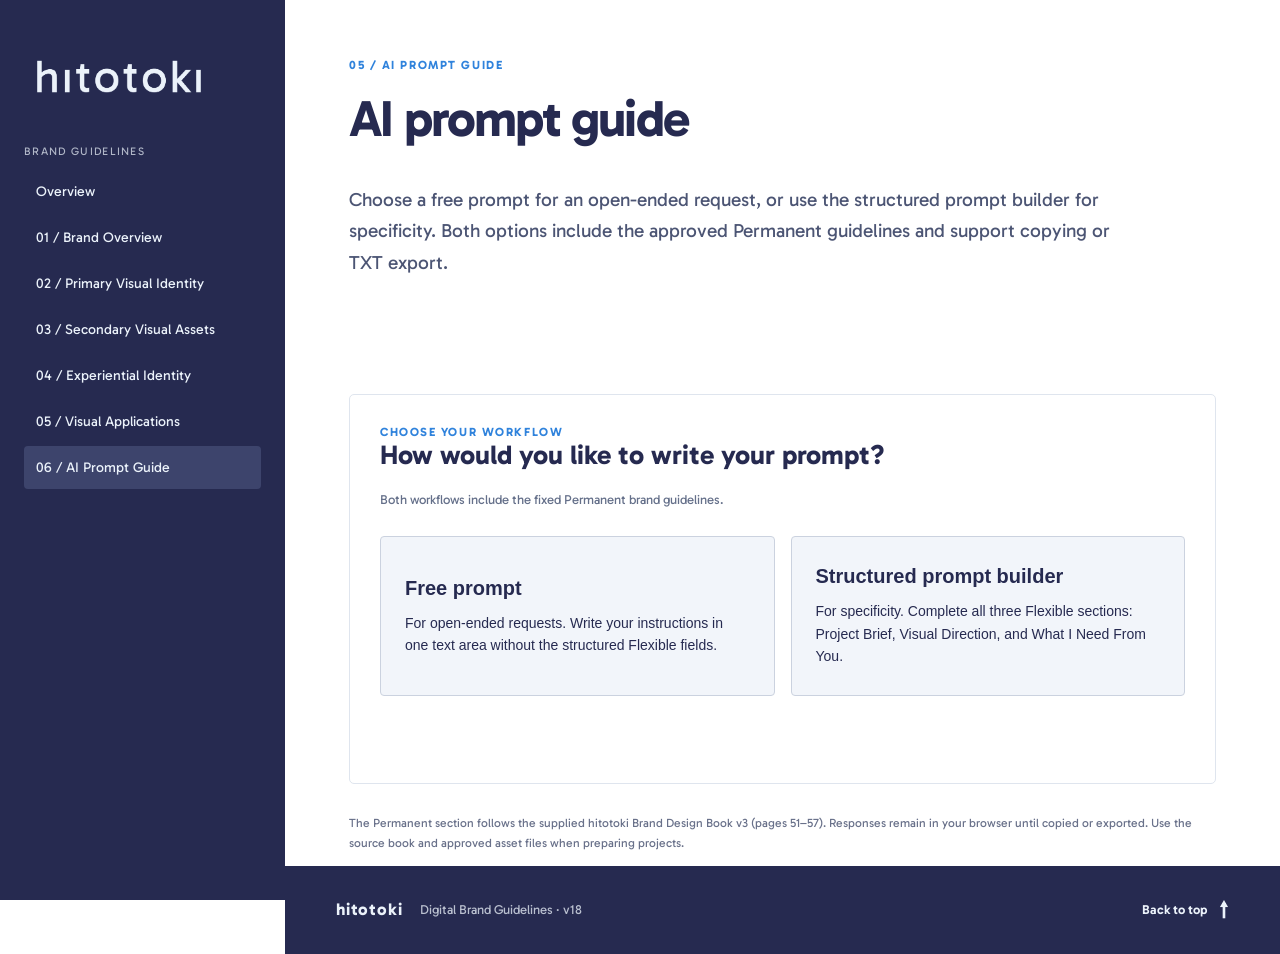
==== commit 0475f5b5: "v18: align footer release label with hotfix" ====
--- a/ai-prompt-guide.html
+++ b/ai-prompt-guide.html
@@ -4,7 +4,7 @@
 
 
 .main button.choice{background:#f2f5fa;text-align:left;padding:24px;border:1px solid #cbd2df;min-height:160px;border-radius:4px}.main .steps{margin:28px 0}.main .panel{padding:30px}.main .field label{font-family:Gabarito,sans-serif}.main .review,.main .file{font-family:Gabarito,sans-serif}
-@media(max-width:850px){.main .cols,.main .choices{grid-template-columns:1fr}}</style></head><body><aside class="side"><div class="brand"><a href="index.html"><img alt="hitotoki" src="assets/hitotoki-wordmark-alt.png"/></a></div><small>BRAND GUIDELINES</small><a class="nav" href="index.html">Overview</a><a class="nav" href="brand-overview.html">01 / Brand Overview</a><a class="nav" href="visual-identity.html">02 / Primary Visual Identity</a><a class="nav" href="secondary-assets.html">03 / Secondary Visual Assets</a><a class="nav" href="experiential-guidelines.html">04 / Experiential Identity</a><a class="nav" href="visual-applications.html">05 / Visual Applications</a><a class="nav active" href="ai-prompt-guide.html">06 / AI Prompt Guide</a></aside><main class="main" id="top"><div class="eyebrow">05 / AI Prompt Guide</div><h1>AI prompt guide</h1><p class="lead">Choose a free prompt for an open-ended request, or use the structured prompt builder for specificity. Both options include the approved Permanent guidelines and support copying or TXT export.</p><div class="steps" id="progress"></div><section class="panel"><div id="stage"></div><div class="actions"><button id="back">← Back</button><button class="primary" id="next">Next →</button></div></section><p class="note">The Permanent section follows the supplied hitotoki Brand Design Book v3 (pages 51–57). Responses remain in your browser until copied or exported. Use the source book and approved asset files when preparing projects.</p><footer class="global-site-footer" aria-label="Page footer"><div class="global-footer-info"><span>hitotoki</span><span>Digital Brand Guidelines · v17</span></div><a class="global-back-top" href="#top" aria-label="Back to top of page">Back to top <span aria-hidden="true">↑</span></a></footer></main><script>
+@media(max-width:850px){.main .cols,.main .choices{grid-template-columns:1fr}}</style></head><body><aside class="side"><div class="brand"><a href="index.html"><img alt="hitotoki" src="assets/hitotoki-wordmark-alt.png"/></a></div><small>BRAND GUIDELINES</small><a class="nav" href="index.html">Overview</a><a class="nav" href="brand-overview.html">01 / Brand Overview</a><a class="nav" href="visual-identity.html">02 / Primary Visual Identity</a><a class="nav" href="secondary-assets.html">03 / Secondary Visual Assets</a><a class="nav" href="experiential-guidelines.html">04 / Experiential Identity</a><a class="nav" href="visual-applications.html">05 / Visual Applications</a><a class="nav active" href="ai-prompt-guide.html">06 / AI Prompt Guide</a></aside><main class="main" id="top"><div class="eyebrow">05 / AI Prompt Guide</div><h1>AI prompt guide</h1><p class="lead">Choose a free prompt for an open-ended request, or use the structured prompt builder for specificity. Both options include the approved Permanent guidelines and support copying or TXT export.</p><div class="steps" id="progress"></div><section class="panel"><div id="stage"></div><div class="actions"><button id="back">← Back</button><button class="primary" id="next">Next →</button></div></section><p class="note">The Permanent section follows the supplied hitotoki Brand Design Book v3 (pages 51–57). Responses remain in your browser until copied or exported. Use the source book and approved asset files when preparing projects.</p><footer class="global-site-footer" aria-label="Page footer"><div class="global-footer-info"><span>hitotoki</span><span>Digital Brand Guidelines · v18</span></div><a class="global-back-top" href="#top" aria-label="Back to top of page">Back to top <span aria-hidden="true">↑</span></a></footer></main><script>
 const PERMANENT={"1": "1. How We Work\n\nI will make all design decisions. You \nwill execute the instructions without \nindependently introducing design changes. \nIf instructions are unclear, you must request \nclarification before proceeding. All work must \nmeet established brand standards, and any \nnecessary revisions must be discussed before \nimplementation. You may identify issues and \nrecommend improvements but must obtain \napproval before implementing any changes. \nBefore beginning design work, establish a \ncomprehensive identification system for all \nbrand assets to ensure consistent referencing \nand execution. I will provide the main brand \nassets. Be sure to use the uploaded assets \nwhen executing deliverables.", "2": "ChatGPT\n• Use within a ChatGPT project file to contain \nall sources and memory\n\n• Flexible prompt can be used for specific \ndetails if desired but not required\n\n• Upload this document + brand assets before \nusing prompt\n\n• Visual language, voice, tone, and constraints \nare all listed within the permanenet prompt \nguidelines\n\n• Can be used to reliably render images\n\n• Converse with AI if anything is unclear, but \nunderstanding hitotoki stands for is integral\n\n• Often gets logos and icons wrong on the \nfirst try but will correct after reuploading the \ncorrect asset\n\n• Better at rendering non-living imagery \n(architectural environments, products, etc)\n\n• It is OK at rendering people\n\n2. Brand Strategy\n\nhitotoki is a board game company offering \noriginal and public-domain games through \nflagship and franchise stores, supported by \nmemberships and in-store refreshments. \nIts mission is “To bring people together,” \nproviding opportunities for meaningful \nbonding through offline play. Rooted in \ncommunity, quality time, strategic thinking, \nand togetherness, hitotoki encourages lasting \nrelationships and shared experiences across \ngenerations.\n\nThe brand is inviting and approachable, \nintentional, imaginative, and thoughtful, \nbalancing lighthearted enjoyment with \nstrategic challenge. Employees at every level, \nincluding leadership, are encouraged to play \nalongside customers, reinforcing equality and \nconnection. Customers can play available \ngames in-store and purchase games to enjoy \nat home. The primary audiences are young \nadults and families. Always write “hitotoki” \nin lowercase, including at the beginning of \nsentences and in titles.\n\nUse time as a recurring storytelling element, \ndrawing from ichi-go ichi-e, the Japanese \nconcept that every encounter is unique and \ncannot be replicated. Avoid aggressive, overly \ntechnical, corporate, exclusive, childish, or \nexcessively energetic language. Maintain a \nconsistent voice while adapting tone to each \ncommunication channel.\n\nhitotoki expresses refinement through \nthoughtful design, comfort, and intentional \nexperiences rather than luxury, prestige, \nor exclusivity. Environments should feel \nsophisticated yet approachable, balancing \narchitectural simplicity with warmth and \nopportunities for spontaneous social \ninteraction.\n\nCommunication must be conversational, warm, \nconsidered, inviting, familiar, and understated. \nEmphasize quality bonding time, togetherness, \nand the significance of shared moments.\n\nSpaces should invite participation rather than \nadmiration, ensuring that design supports \ntogetherness, equality, and meaningful shared \nexperiences.\n\nBrand experiences should encourage \ncustomers to disconnect from digital \ndistractions and appreciate the present. \nPhysical and sensory applications reinforce \nthis through communal gameplay, interactive \ninstallations, warm Japanese-inspired \nrefreshments, and subtle sakura fragrances.", "3": "3. Visual Principles\nhitotoki’s visual identity combines measured \nsimplicity with imaginative expression. \nMaintain a clean, modern, refined aesthetic \nthat allows playfulness to emerge through \ninteraction, symbolism, and thoughtful \nvariation rather than visual clutter.\n\nTypography: \nUse Gabarito Regular. The brand name \n“hitotoki” must always appear in lowercase \nacross all applications, including headings, \nbody copy, signage, and communications, \nregardless of grammatical conventions. The \nwordmark must never contain dots above \neither “i.” Preserve its established letterforms, \nproportions, and spacing.\n\nColor Palette:\nNight Sky — #262A50 (Primary)\nLunar White — #EBF2FA\nDay Sky — #3083DC\nSunset Orange — #FFA83F\nSolar Yellow — #F3C969\n\nLogo System: \nThe primary lockup vertically combines \nJunihoshi above the hitotoki wordmark. \nSecondary variations incorporate a circle, \ncrescent moon, cherry blossom, die, star, \nor chess rook within the symbol. A solid \nJunihoshi is also permitted. Use approved \nartwork without redrawing, distorting, or \nmodifying its proportions. The hitotoki logo \nsystem consists of the approved wordmark, \njunihoshi symbol, and logo variations \nidentified in the asset registry. The die, star, \ncrescent, rook, and circle are interchangeable \ndecorative symbols. The sakura is reserved \nfor store-related applications. All approved \nassets serve as visual references for \nmaintaining consistency in geometry, \ntypography, proportions, and color.\n\nPrimary Symbol: \nJunihoshi, a twelve-pointed starburst with \nrounded corners. Its central circular area \naccommodates interchangeable pictograms \nrepresenting different aspects of the brand. \nPreserve the original starburst geometry and \nuse only approved symbol variations.\n\nVisual Applications: \nMaintain consistent use of typography, color, \nand symbols across packaging, signage, \nstores, interactive installations, digital \ncommunications, and branded experiences. \nThe visual identity should remain recognizable \nregardless of medium or application.", "4": "4. Generative Grammar\nAll visual outcomes must follow the \nestablished identity system, prioritizing \nconsistency, clarity, and controlled variation.\n\nHierarchy: \nEstablish clear distinctions between primary \ninformation, supporting content, and \ndecorative elements. Prioritize legibility and \nvisual clarity. Use the primary logo as the \ndominant brand identifier when appropriate.\nComposition: Favor clean layouts, intentional \nspacing, balanced proportions, and sufficient \nnegative space. Maintain consistent alignment \nand avoid unnecessary visual complexity.\n\nLogo Construction: \nPreserve the approved 245 × 180 px vertical \nlockup proportions. Position Junihoshi above \nthe wordmark, centered horizontally. The \nwordmark must remain lowercase, without \ndots above the “i” characters, and fit within its \nspecified 244 × 48 px construction area. Round \nJunihoshi’s outer corners by 1.5 px at the \ndocumented reference scale.\n\nConsistency: \nUse established brand assets, Gabarito \nRegular, and the approved color palette. Do \nnot alter logo geometry, typography, or icon \nproportions. Maintain the brand’s refined, \ninviting character across all touchpoints. \nAlways write “hitotoki” in lowercase, including \nat the beginning of sentences and in titles.\n\nSymbol Construction:\nPreserve Junihoshi’s twelve-point geometry \nand central circular area. Interchangeable \npictograms must fit entirely within the circle’s \nwidth and height. Use simple, solid-filled \nsilhouettes and negative space to achieve \na clean punch-out effect. Do not introduce \ngradients, outlines, excessive detail, or \nunapproved symbols.\n\nVariation: \nIntroduce visual diversity through approved \ncolor combinations, pictograms, compositions, \nand applications without changing the \nunderlying identity system. Playfulness should \nemerge through creative arrangements and \ninteractive experiences rather than excessive \ndecoration. Logo variations may be adapted \nor expanded to suit different applications, \nprovided they remain consistent with hitotoki’s \nbrand identity and themes. New symbols \nmay be introduced within the junihoshi \nsystem when conceptually relevant. Maintain \nthe established visual language, including \ngeometric simplicity, proportions, and overall \ncomposition. The sakura remains exclusive to \nstore-related applications. All new variations \nrequire approval before use.\n\nExecution: \nGenerate outcomes that feel intentional, \napproachable, modern, and cohesive. Balance \nrefinement with warmth and accessibility, \navoiding visual expressions of luxury, prestige, \nor exclusivity that undermine the brand’s \ncommunal character. When a requested \ndesign conflicts with the established system, \npreserve brand consistency and request \nclarification rather than inventing new rules."};
 const groups=[
 {title:'Project Information',description:'Used for file naming and iteration management.',fields:[['project','Project name','A descriptive name for this design project'],['date','Creation date','YYYY-MM-DD'],['version','Iteration number','Starts at 01; increase for each new revision'],['notes','Iteration notes','What changed in this version?']]},
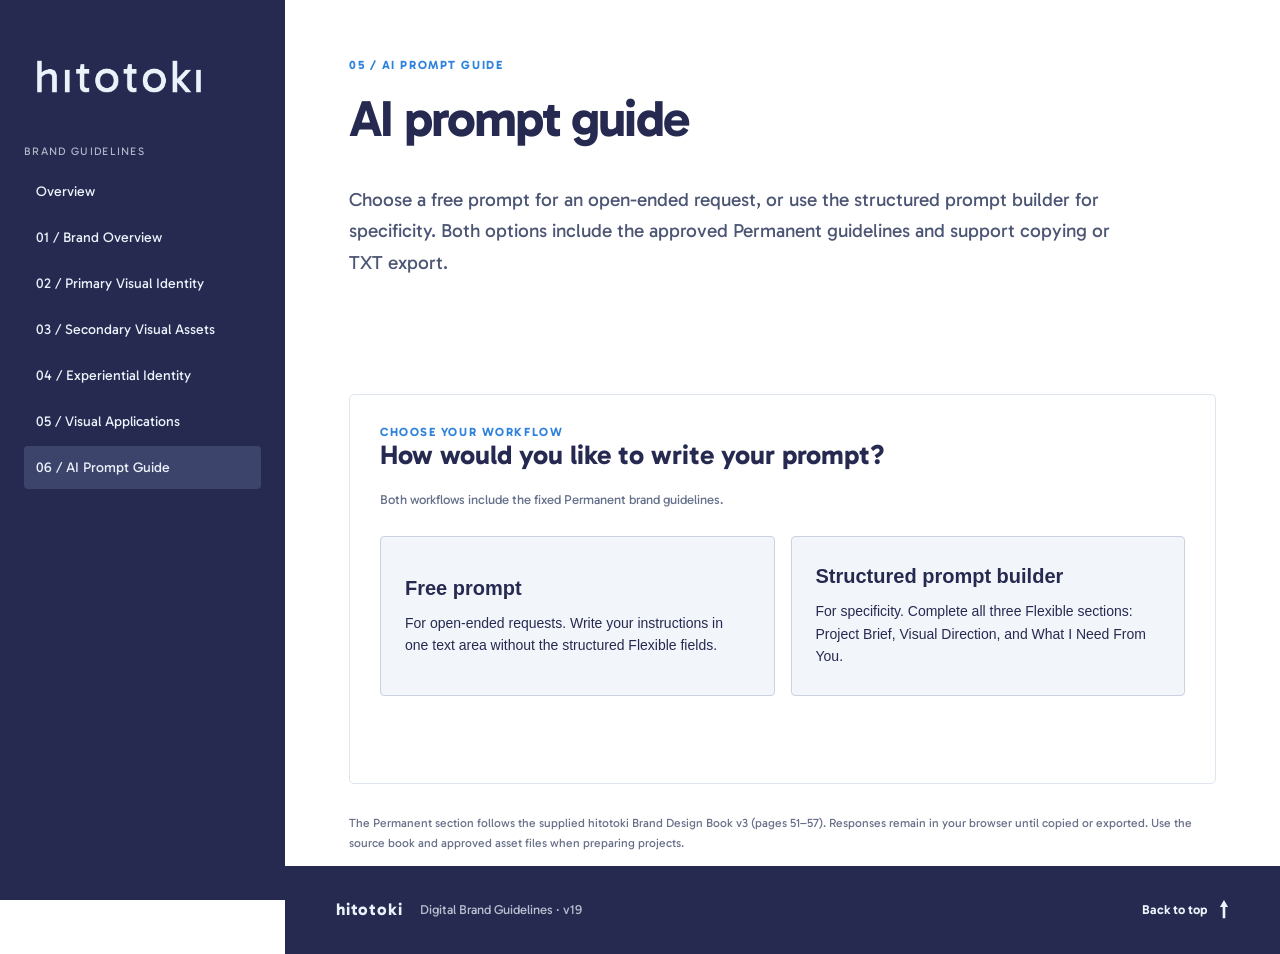
==== commit f467245d: "v19: synchronize release footer" ====
--- a/ai-prompt-guide.html
+++ b/ai-prompt-guide.html
@@ -4,7 +4,7 @@
 
 
 .main button.choice{background:#f2f5fa;text-align:left;padding:24px;border:1px solid #cbd2df;min-height:160px;border-radius:4px}.main .steps{margin:28px 0}.main .panel{padding:30px}.main .field label{font-family:Gabarito,sans-serif}.main .review,.main .file{font-family:Gabarito,sans-serif}
-@media(max-width:850px){.main .cols,.main .choices{grid-template-columns:1fr}}</style></head><body><aside class="side"><div class="brand"><a href="index.html"><img alt="hitotoki" src="assets/hitotoki-wordmark-alt.png"/></a></div><small>BRAND GUIDELINES</small><a class="nav" href="index.html">Overview</a><a class="nav" href="brand-overview.html">01 / Brand Overview</a><a class="nav" href="visual-identity.html">02 / Primary Visual Identity</a><a class="nav" href="secondary-assets.html">03 / Secondary Visual Assets</a><a class="nav" href="experiential-guidelines.html">04 / Experiential Identity</a><a class="nav" href="visual-applications.html">05 / Visual Applications</a><a class="nav active" href="ai-prompt-guide.html">06 / AI Prompt Guide</a></aside><main class="main" id="top"><div class="eyebrow">05 / AI Prompt Guide</div><h1>AI prompt guide</h1><p class="lead">Choose a free prompt for an open-ended request, or use the structured prompt builder for specificity. Both options include the approved Permanent guidelines and support copying or TXT export.</p><div class="steps" id="progress"></div><section class="panel"><div id="stage"></div><div class="actions"><button id="back">← Back</button><button class="primary" id="next">Next →</button></div></section><p class="note">The Permanent section follows the supplied hitotoki Brand Design Book v3 (pages 51–57). Responses remain in your browser until copied or exported. Use the source book and approved asset files when preparing projects.</p><footer class="global-site-footer" aria-label="Page footer"><div class="global-footer-info"><span>hitotoki</span><span>Digital Brand Guidelines · v18</span></div><a class="global-back-top" href="#top" aria-label="Back to top of page">Back to top <span aria-hidden="true">↑</span></a></footer></main><script>
+@media(max-width:850px){.main .cols,.main .choices{grid-template-columns:1fr}}</style></head><body><aside class="side"><div class="brand"><a href="index.html"><img alt="hitotoki" src="assets/hitotoki-wordmark-alt.png"/></a></div><small>BRAND GUIDELINES</small><a class="nav" href="index.html">Overview</a><a class="nav" href="brand-overview.html">01 / Brand Overview</a><a class="nav" href="visual-identity.html">02 / Primary Visual Identity</a><a class="nav" href="secondary-assets.html">03 / Secondary Visual Assets</a><a class="nav" href="experiential-guidelines.html">04 / Experiential Identity</a><a class="nav" href="visual-applications.html">05 / Visual Applications</a><a class="nav active" href="ai-prompt-guide.html">06 / AI Prompt Guide</a></aside><main class="main" id="top"><div class="eyebrow">05 / AI Prompt Guide</div><h1>AI prompt guide</h1><p class="lead">Choose a free prompt for an open-ended request, or use the structured prompt builder for specificity. Both options include the approved Permanent guidelines and support copying or TXT export.</p><div class="steps" id="progress"></div><section class="panel"><div id="stage"></div><div class="actions"><button id="back">← Back</button><button class="primary" id="next">Next →</button></div></section><p class="note">The Permanent section follows the supplied hitotoki Brand Design Book v3 (pages 51–57). Responses remain in your browser until copied or exported. Use the source book and approved asset files when preparing projects.</p><footer class="global-site-footer" aria-label="Page footer"><div class="global-footer-info"><span>hitotoki</span><span>Digital Brand Guidelines · v19</span></div><a class="global-back-top" href="#top" aria-label="Back to top of page">Back to top <span aria-hidden="true">↑</span></a></footer></main><script>
 const PERMANENT={"1": "1. How We Work\n\nI will make all design decisions. You \nwill execute the instructions without \nindependently introducing design changes. \nIf instructions are unclear, you must request \nclarification before proceeding. All work must \nmeet established brand standards, and any \nnecessary revisions must be discussed before \nimplementation. You may identify issues and \nrecommend improvements but must obtain \napproval before implementing any changes. \nBefore beginning design work, establish a \ncomprehensive identification system for all \nbrand assets to ensure consistent referencing \nand execution. I will provide the main brand \nassets. Be sure to use the uploaded assets \nwhen executing deliverables.", "2": "ChatGPT\n• Use within a ChatGPT project file to contain \nall sources and memory\n\n• Flexible prompt can be used for specific \ndetails if desired but not required\n\n• Upload this document + brand assets before \nusing prompt\n\n• Visual language, voice, tone, and constraints \nare all listed within the permanenet prompt \nguidelines\n\n• Can be used to reliably render images\n\n• Converse with AI if anything is unclear, but \nunderstanding hitotoki stands for is integral\n\n• Often gets logos and icons wrong on the \nfirst try but will correct after reuploading the \ncorrect asset\n\n• Better at rendering non-living imagery \n(architectural environments, products, etc)\n\n• It is OK at rendering people\n\n2. Brand Strategy\n\nhitotoki is a board game company offering \noriginal and public-domain games through \nflagship and franchise stores, supported by \nmemberships and in-store refreshments. \nIts mission is “To bring people together,” \nproviding opportunities for meaningful \nbonding through offline play. Rooted in \ncommunity, quality time, strategic thinking, \nand togetherness, hitotoki encourages lasting \nrelationships and shared experiences across \ngenerations.\n\nThe brand is inviting and approachable, \nintentional, imaginative, and thoughtful, \nbalancing lighthearted enjoyment with \nstrategic challenge. Employees at every level, \nincluding leadership, are encouraged to play \nalongside customers, reinforcing equality and \nconnection. Customers can play available \ngames in-store and purchase games to enjoy \nat home. The primary audiences are young \nadults and families. Always write “hitotoki” \nin lowercase, including at the beginning of \nsentences and in titles.\n\nUse time as a recurring storytelling element, \ndrawing from ichi-go ichi-e, the Japanese \nconcept that every encounter is unique and \ncannot be replicated. Avoid aggressive, overly \ntechnical, corporate, exclusive, childish, or \nexcessively energetic language. Maintain a \nconsistent voice while adapting tone to each \ncommunication channel.\n\nhitotoki expresses refinement through \nthoughtful design, comfort, and intentional \nexperiences rather than luxury, prestige, \nor exclusivity. Environments should feel \nsophisticated yet approachable, balancing \narchitectural simplicity with warmth and \nopportunities for spontaneous social \ninteraction.\n\nCommunication must be conversational, warm, \nconsidered, inviting, familiar, and understated. \nEmphasize quality bonding time, togetherness, \nand the significance of shared moments.\n\nSpaces should invite participation rather than \nadmiration, ensuring that design supports \ntogetherness, equality, and meaningful shared \nexperiences.\n\nBrand experiences should encourage \ncustomers to disconnect from digital \ndistractions and appreciate the present. \nPhysical and sensory applications reinforce \nthis through communal gameplay, interactive \ninstallations, warm Japanese-inspired \nrefreshments, and subtle sakura fragrances.", "3": "3. Visual Principles\nhitotoki’s visual identity combines measured \nsimplicity with imaginative expression. \nMaintain a clean, modern, refined aesthetic \nthat allows playfulness to emerge through \ninteraction, symbolism, and thoughtful \nvariation rather than visual clutter.\n\nTypography: \nUse Gabarito Regular. The brand name \n“hitotoki” must always appear in lowercase \nacross all applications, including headings, \nbody copy, signage, and communications, \nregardless of grammatical conventions. The \nwordmark must never contain dots above \neither “i.” Preserve its established letterforms, \nproportions, and spacing.\n\nColor Palette:\nNight Sky — #262A50 (Primary)\nLunar White — #EBF2FA\nDay Sky — #3083DC\nSunset Orange — #FFA83F\nSolar Yellow — #F3C969\n\nLogo System: \nThe primary lockup vertically combines \nJunihoshi above the hitotoki wordmark. \nSecondary variations incorporate a circle, \ncrescent moon, cherry blossom, die, star, \nor chess rook within the symbol. A solid \nJunihoshi is also permitted. Use approved \nartwork without redrawing, distorting, or \nmodifying its proportions. The hitotoki logo \nsystem consists of the approved wordmark, \njunihoshi symbol, and logo variations \nidentified in the asset registry. The die, star, \ncrescent, rook, and circle are interchangeable \ndecorative symbols. The sakura is reserved \nfor store-related applications. All approved \nassets serve as visual references for \nmaintaining consistency in geometry, \ntypography, proportions, and color.\n\nPrimary Symbol: \nJunihoshi, a twelve-pointed starburst with \nrounded corners. Its central circular area \naccommodates interchangeable pictograms \nrepresenting different aspects of the brand. \nPreserve the original starburst geometry and \nuse only approved symbol variations.\n\nVisual Applications: \nMaintain consistent use of typography, color, \nand symbols across packaging, signage, \nstores, interactive installations, digital \ncommunications, and branded experiences. \nThe visual identity should remain recognizable \nregardless of medium or application.", "4": "4. Generative Grammar\nAll visual outcomes must follow the \nestablished identity system, prioritizing \nconsistency, clarity, and controlled variation.\n\nHierarchy: \nEstablish clear distinctions between primary \ninformation, supporting content, and \ndecorative elements. Prioritize legibility and \nvisual clarity. Use the primary logo as the \ndominant brand identifier when appropriate.\nComposition: Favor clean layouts, intentional \nspacing, balanced proportions, and sufficient \nnegative space. Maintain consistent alignment \nand avoid unnecessary visual complexity.\n\nLogo Construction: \nPreserve the approved 245 × 180 px vertical \nlockup proportions. Position Junihoshi above \nthe wordmark, centered horizontally. The \nwordmark must remain lowercase, without \ndots above the “i” characters, and fit within its \nspecified 244 × 48 px construction area. Round \nJunihoshi’s outer corners by 1.5 px at the \ndocumented reference scale.\n\nConsistency: \nUse established brand assets, Gabarito \nRegular, and the approved color palette. Do \nnot alter logo geometry, typography, or icon \nproportions. Maintain the brand’s refined, \ninviting character across all touchpoints. \nAlways write “hitotoki” in lowercase, including \nat the beginning of sentences and in titles.\n\nSymbol Construction:\nPreserve Junihoshi’s twelve-point geometry \nand central circular area. Interchangeable \npictograms must fit entirely within the circle’s \nwidth and height. Use simple, solid-filled \nsilhouettes and negative space to achieve \na clean punch-out effect. Do not introduce \ngradients, outlines, excessive detail, or \nunapproved symbols.\n\nVariation: \nIntroduce visual diversity through approved \ncolor combinations, pictograms, compositions, \nand applications without changing the \nunderlying identity system. Playfulness should \nemerge through creative arrangements and \ninteractive experiences rather than excessive \ndecoration. Logo variations may be adapted \nor expanded to suit different applications, \nprovided they remain consistent with hitotoki’s \nbrand identity and themes. New symbols \nmay be introduced within the junihoshi \nsystem when conceptually relevant. Maintain \nthe established visual language, including \ngeometric simplicity, proportions, and overall \ncomposition. The sakura remains exclusive to \nstore-related applications. All new variations \nrequire approval before use.\n\nExecution: \nGenerate outcomes that feel intentional, \napproachable, modern, and cohesive. Balance \nrefinement with warmth and accessibility, \navoiding visual expressions of luxury, prestige, \nor exclusivity that undermine the brand’s \ncommunal character. When a requested \ndesign conflicts with the established system, \npreserve brand consistency and request \nclarification rather than inventing new rules."};
 const groups=[
 {title:'Project Information',description:'Used for file naming and iteration management.',fields:[['project','Project name','A descriptive name for this design project'],['date','Creation date','YYYY-MM-DD'],['version','Iteration number','Starts at 01; increase for each new revision'],['notes','Iteration notes','What changed in this version?']]},
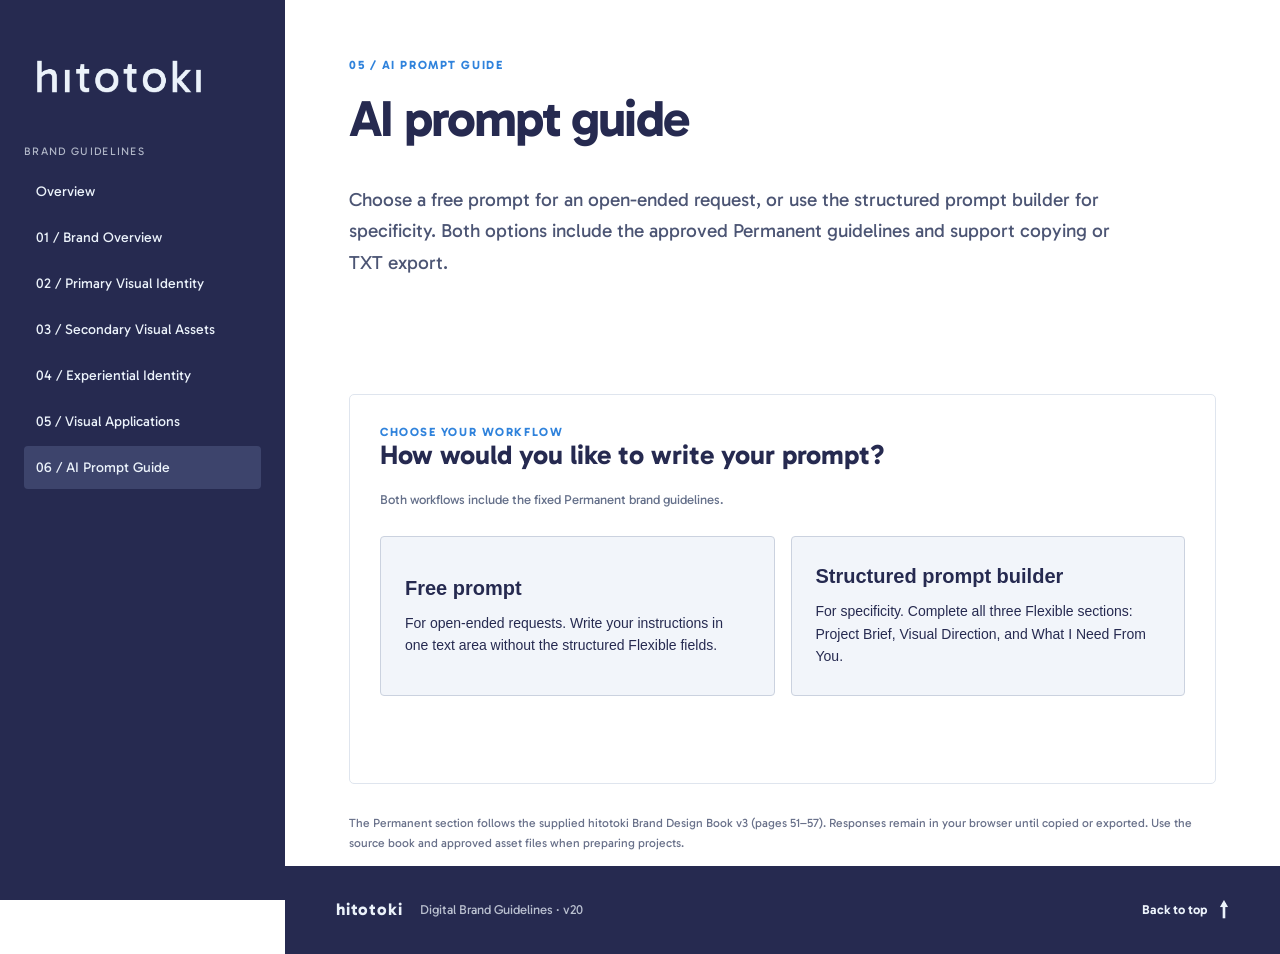
==== commit ba7d7616: "v20: synchronize footer release" ====
--- a/ai-prompt-guide.html
+++ b/ai-prompt-guide.html
@@ -4,7 +4,7 @@
 
 
 .main button.choice{background:#f2f5fa;text-align:left;padding:24px;border:1px solid #cbd2df;min-height:160px;border-radius:4px}.main .steps{margin:28px 0}.main .panel{padding:30px}.main .field label{font-family:Gabarito,sans-serif}.main .review,.main .file{font-family:Gabarito,sans-serif}
-@media(max-width:850px){.main .cols,.main .choices{grid-template-columns:1fr}}</style></head><body><aside class="side"><div class="brand"><a href="index.html"><img alt="hitotoki" src="assets/hitotoki-wordmark-alt.png"/></a></div><small>BRAND GUIDELINES</small><a class="nav" href="index.html">Overview</a><a class="nav" href="brand-overview.html">01 / Brand Overview</a><a class="nav" href="visual-identity.html">02 / Primary Visual Identity</a><a class="nav" href="secondary-assets.html">03 / Secondary Visual Assets</a><a class="nav" href="experiential-guidelines.html">04 / Experiential Identity</a><a class="nav" href="visual-applications.html">05 / Visual Applications</a><a class="nav active" href="ai-prompt-guide.html">06 / AI Prompt Guide</a></aside><main class="main" id="top"><div class="eyebrow">05 / AI Prompt Guide</div><h1>AI prompt guide</h1><p class="lead">Choose a free prompt for an open-ended request, or use the structured prompt builder for specificity. Both options include the approved Permanent guidelines and support copying or TXT export.</p><div class="steps" id="progress"></div><section class="panel"><div id="stage"></div><div class="actions"><button id="back">← Back</button><button class="primary" id="next">Next →</button></div></section><p class="note">The Permanent section follows the supplied hitotoki Brand Design Book v3 (pages 51–57). Responses remain in your browser until copied or exported. Use the source book and approved asset files when preparing projects.</p><footer class="global-site-footer" aria-label="Page footer"><div class="global-footer-info"><span>hitotoki</span><span>Digital Brand Guidelines · v19</span></div><a class="global-back-top" href="#top" aria-label="Back to top of page">Back to top <span aria-hidden="true">↑</span></a></footer></main><script>
+@media(max-width:850px){.main .cols,.main .choices{grid-template-columns:1fr}}</style></head><body><aside class="side"><div class="brand"><a href="index.html"><img alt="hitotoki" src="assets/hitotoki-wordmark-alt.png"/></a></div><small>BRAND GUIDELINES</small><a class="nav" href="index.html">Overview</a><a class="nav" href="brand-overview.html">01 / Brand Overview</a><a class="nav" href="visual-identity.html">02 / Primary Visual Identity</a><a class="nav" href="secondary-assets.html">03 / Secondary Visual Assets</a><a class="nav" href="experiential-guidelines.html">04 / Experiential Identity</a><a class="nav" href="visual-applications.html">05 / Visual Applications</a><a class="nav active" href="ai-prompt-guide.html">06 / AI Prompt Guide</a></aside><main class="main" id="top"><div class="eyebrow">05 / AI Prompt Guide</div><h1>AI prompt guide</h1><p class="lead">Choose a free prompt for an open-ended request, or use the structured prompt builder for specificity. Both options include the approved Permanent guidelines and support copying or TXT export.</p><div class="steps" id="progress"></div><section class="panel"><div id="stage"></div><div class="actions"><button id="back">← Back</button><button class="primary" id="next">Next →</button></div></section><p class="note">The Permanent section follows the supplied hitotoki Brand Design Book v3 (pages 51–57). Responses remain in your browser until copied or exported. Use the source book and approved asset files when preparing projects.</p><footer class="global-site-footer" aria-label="Page footer"><div class="global-footer-info"><span>hitotoki</span><span>Digital Brand Guidelines · v20</span></div><a class="global-back-top" href="#top" aria-label="Back to top of page">Back to top <span aria-hidden="true">↑</span></a></footer></main><script>
 const PERMANENT={"1": "1. How We Work\n\nI will make all design decisions. You \nwill execute the instructions without \nindependently introducing design changes. \nIf instructions are unclear, you must request \nclarification before proceeding. All work must \nmeet established brand standards, and any \nnecessary revisions must be discussed before \nimplementation. You may identify issues and \nrecommend improvements but must obtain \napproval before implementing any changes. \nBefore beginning design work, establish a \ncomprehensive identification system for all \nbrand assets to ensure consistent referencing \nand execution. I will provide the main brand \nassets. Be sure to use the uploaded assets \nwhen executing deliverables.", "2": "ChatGPT\n• Use within a ChatGPT project file to contain \nall sources and memory\n\n• Flexible prompt can be used for specific \ndetails if desired but not required\n\n• Upload this document + brand assets before \nusing prompt\n\n• Visual language, voice, tone, and constraints \nare all listed within the permanenet prompt \nguidelines\n\n• Can be used to reliably render images\n\n• Converse with AI if anything is unclear, but \nunderstanding hitotoki stands for is integral\n\n• Often gets logos and icons wrong on the \nfirst try but will correct after reuploading the \ncorrect asset\n\n• Better at rendering non-living imagery \n(architectural environments, products, etc)\n\n• It is OK at rendering people\n\n2. Brand Strategy\n\nhitotoki is a board game company offering \noriginal and public-domain games through \nflagship and franchise stores, supported by \nmemberships and in-store refreshments. \nIts mission is “To bring people together,” \nproviding opportunities for meaningful \nbonding through offline play. Rooted in \ncommunity, quality time, strategic thinking, \nand togetherness, hitotoki encourages lasting \nrelationships and shared experiences across \ngenerations.\n\nThe brand is inviting and approachable, \nintentional, imaginative, and thoughtful, \nbalancing lighthearted enjoyment with \nstrategic challenge. Employees at every level, \nincluding leadership, are encouraged to play \nalongside customers, reinforcing equality and \nconnection. Customers can play available \ngames in-store and purchase games to enjoy \nat home. The primary audiences are young \nadults and families. Always write “hitotoki” \nin lowercase, including at the beginning of \nsentences and in titles.\n\nUse time as a recurring storytelling element, \ndrawing from ichi-go ichi-e, the Japanese \nconcept that every encounter is unique and \ncannot be replicated. Avoid aggressive, overly \ntechnical, corporate, exclusive, childish, or \nexcessively energetic language. Maintain a \nconsistent voice while adapting tone to each \ncommunication channel.\n\nhitotoki expresses refinement through \nthoughtful design, comfort, and intentional \nexperiences rather than luxury, prestige, \nor exclusivity. Environments should feel \nsophisticated yet approachable, balancing \narchitectural simplicity with warmth and \nopportunities for spontaneous social \ninteraction.\n\nCommunication must be conversational, warm, \nconsidered, inviting, familiar, and understated. \nEmphasize quality bonding time, togetherness, \nand the significance of shared moments.\n\nSpaces should invite participation rather than \nadmiration, ensuring that design supports \ntogetherness, equality, and meaningful shared \nexperiences.\n\nBrand experiences should encourage \ncustomers to disconnect from digital \ndistractions and appreciate the present. \nPhysical and sensory applications reinforce \nthis through communal gameplay, interactive \ninstallations, warm Japanese-inspired \nrefreshments, and subtle sakura fragrances.", "3": "3. Visual Principles\nhitotoki’s visual identity combines measured \nsimplicity with imaginative expression. \nMaintain a clean, modern, refined aesthetic \nthat allows playfulness to emerge through \ninteraction, symbolism, and thoughtful \nvariation rather than visual clutter.\n\nTypography: \nUse Gabarito Regular. The brand name \n“hitotoki” must always appear in lowercase \nacross all applications, including headings, \nbody copy, signage, and communications, \nregardless of grammatical conventions. The \nwordmark must never contain dots above \neither “i.” Preserve its established letterforms, \nproportions, and spacing.\n\nColor Palette:\nNight Sky — #262A50 (Primary)\nLunar White — #EBF2FA\nDay Sky — #3083DC\nSunset Orange — #FFA83F\nSolar Yellow — #F3C969\n\nLogo System: \nThe primary lockup vertically combines \nJunihoshi above the hitotoki wordmark. \nSecondary variations incorporate a circle, \ncrescent moon, cherry blossom, die, star, \nor chess rook within the symbol. A solid \nJunihoshi is also permitted. Use approved \nartwork without redrawing, distorting, or \nmodifying its proportions. The hitotoki logo \nsystem consists of the approved wordmark, \njunihoshi symbol, and logo variations \nidentified in the asset registry. The die, star, \ncrescent, rook, and circle are interchangeable \ndecorative symbols. The sakura is reserved \nfor store-related applications. All approved \nassets serve as visual references for \nmaintaining consistency in geometry, \ntypography, proportions, and color.\n\nPrimary Symbol: \nJunihoshi, a twelve-pointed starburst with \nrounded corners. Its central circular area \naccommodates interchangeable pictograms \nrepresenting different aspects of the brand. \nPreserve the original starburst geometry and \nuse only approved symbol variations.\n\nVisual Applications: \nMaintain consistent use of typography, color, \nand symbols across packaging, signage, \nstores, interactive installations, digital \ncommunications, and branded experiences. \nThe visual identity should remain recognizable \nregardless of medium or application.", "4": "4. Generative Grammar\nAll visual outcomes must follow the \nestablished identity system, prioritizing \nconsistency, clarity, and controlled variation.\n\nHierarchy: \nEstablish clear distinctions between primary \ninformation, supporting content, and \ndecorative elements. Prioritize legibility and \nvisual clarity. Use the primary logo as the \ndominant brand identifier when appropriate.\nComposition: Favor clean layouts, intentional \nspacing, balanced proportions, and sufficient \nnegative space. Maintain consistent alignment \nand avoid unnecessary visual complexity.\n\nLogo Construction: \nPreserve the approved 245 × 180 px vertical \nlockup proportions. Position Junihoshi above \nthe wordmark, centered horizontally. The \nwordmark must remain lowercase, without \ndots above the “i” characters, and fit within its \nspecified 244 × 48 px construction area. Round \nJunihoshi’s outer corners by 1.5 px at the \ndocumented reference scale.\n\nConsistency: \nUse established brand assets, Gabarito \nRegular, and the approved color palette. Do \nnot alter logo geometry, typography, or icon \nproportions. Maintain the brand’s refined, \ninviting character across all touchpoints. \nAlways write “hitotoki” in lowercase, including \nat the beginning of sentences and in titles.\n\nSymbol Construction:\nPreserve Junihoshi’s twelve-point geometry \nand central circular area. Interchangeable \npictograms must fit entirely within the circle’s \nwidth and height. Use simple, solid-filled \nsilhouettes and negative space to achieve \na clean punch-out effect. Do not introduce \ngradients, outlines, excessive detail, or \nunapproved symbols.\n\nVariation: \nIntroduce visual diversity through approved \ncolor combinations, pictograms, compositions, \nand applications without changing the \nunderlying identity system. Playfulness should \nemerge through creative arrangements and \ninteractive experiences rather than excessive \ndecoration. Logo variations may be adapted \nor expanded to suit different applications, \nprovided they remain consistent with hitotoki’s \nbrand identity and themes. New symbols \nmay be introduced within the junihoshi \nsystem when conceptually relevant. Maintain \nthe established visual language, including \ngeometric simplicity, proportions, and overall \ncomposition. The sakura remains exclusive to \nstore-related applications. All new variations \nrequire approval before use.\n\nExecution: \nGenerate outcomes that feel intentional, \napproachable, modern, and cohesive. Balance \nrefinement with warmth and accessibility, \navoiding visual expressions of luxury, prestige, \nor exclusivity that undermine the brand’s \ncommunal character. When a requested \ndesign conflicts with the established system, \npreserve brand consistency and request \nclarification rather than inventing new rules."};
 const groups=[
 {title:'Project Information',description:'Used for file naming and iteration management.',fields:[['project','Project name','A descriptive name for this design project'],['date','Creation date','YYYY-MM-DD'],['version','Iteration number','Starts at 01; increase for each new revision'],['notes','Iteration notes','What changed in this version?']]},
--- a/site.css
+++ b/site.css
@@ -140,3 +140,6 @@
 .vision-mode-tab[aria-pressed="true"]{background:var(--night);color:var(--lunar)}
 .vision-mode-tab:focus-visible{outline:3px solid var(--day);outline-offset:-3px;position:relative;z-index:1}
 @media(max-width:700px){.vision-mode-tabs{grid-template-columns:repeat(2,minmax(0,1fr))}.vision-mode-tab{border-bottom:1px solid #c7d1e0}.vision-mode-tab:last-child{grid-column:span 2;border-bottom:0}}
+
+/* v20 consistency example */
+.hq-cycle{background:var(--lunar);border:1px solid #dce4ed;padding:16px}.hq-cycle img{display:block;width:100%;height:auto;object-fit:contain;background:var(--night)}.hq-controls{display:flex;align-items:center;gap:16px;flex-wrap:wrap;margin-top:14px}.hq-controls label{font-size:14px;font-weight:600}.hq-controls output{display:block;font-size:20px}.hq-controls input{flex:1;min-width:120px;accent-color:var(--night)}.hq-cycle:fullscreen{display:flex;flex-direction:column;justify-content:center;background:var(--night);color:var(--lunar)}.hq-cycle:fullscreen img{max-height:80vh}.hq-cycle:fullscreen .muted{color:var(--lunar)}
